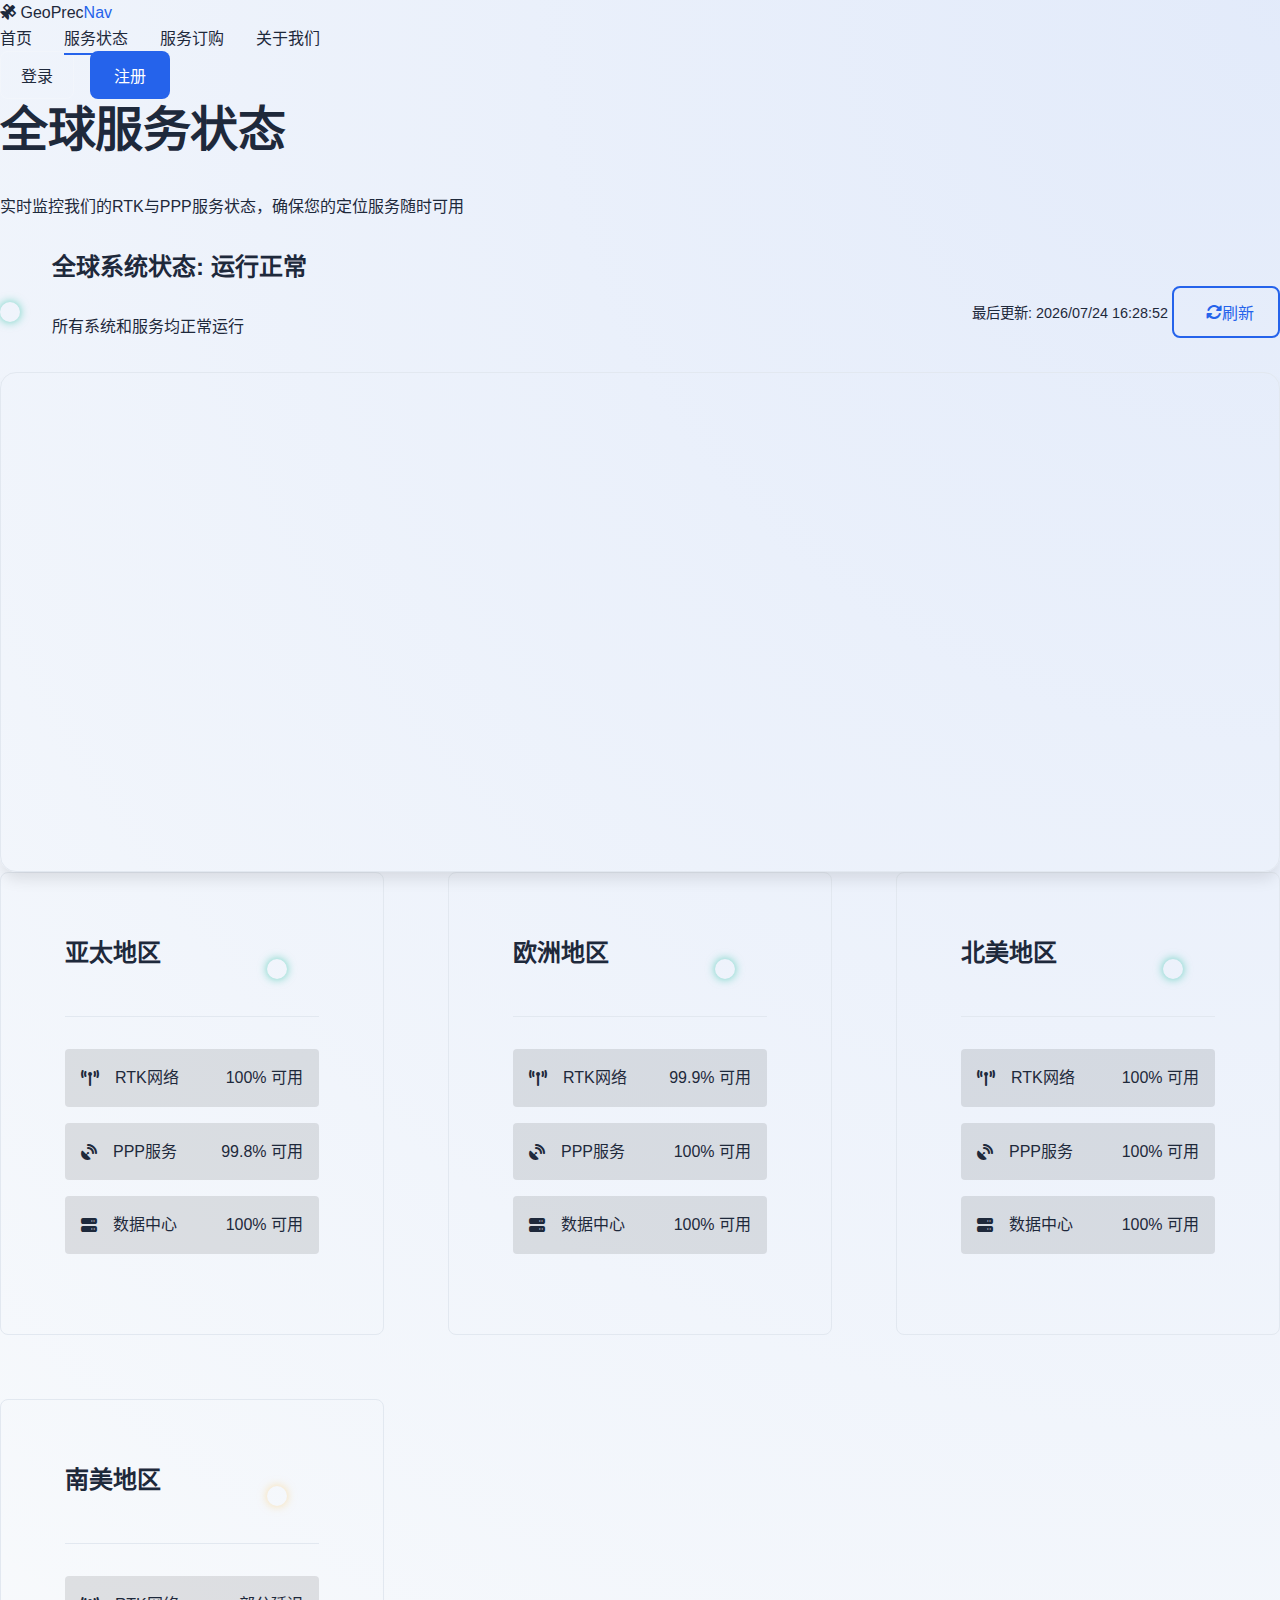
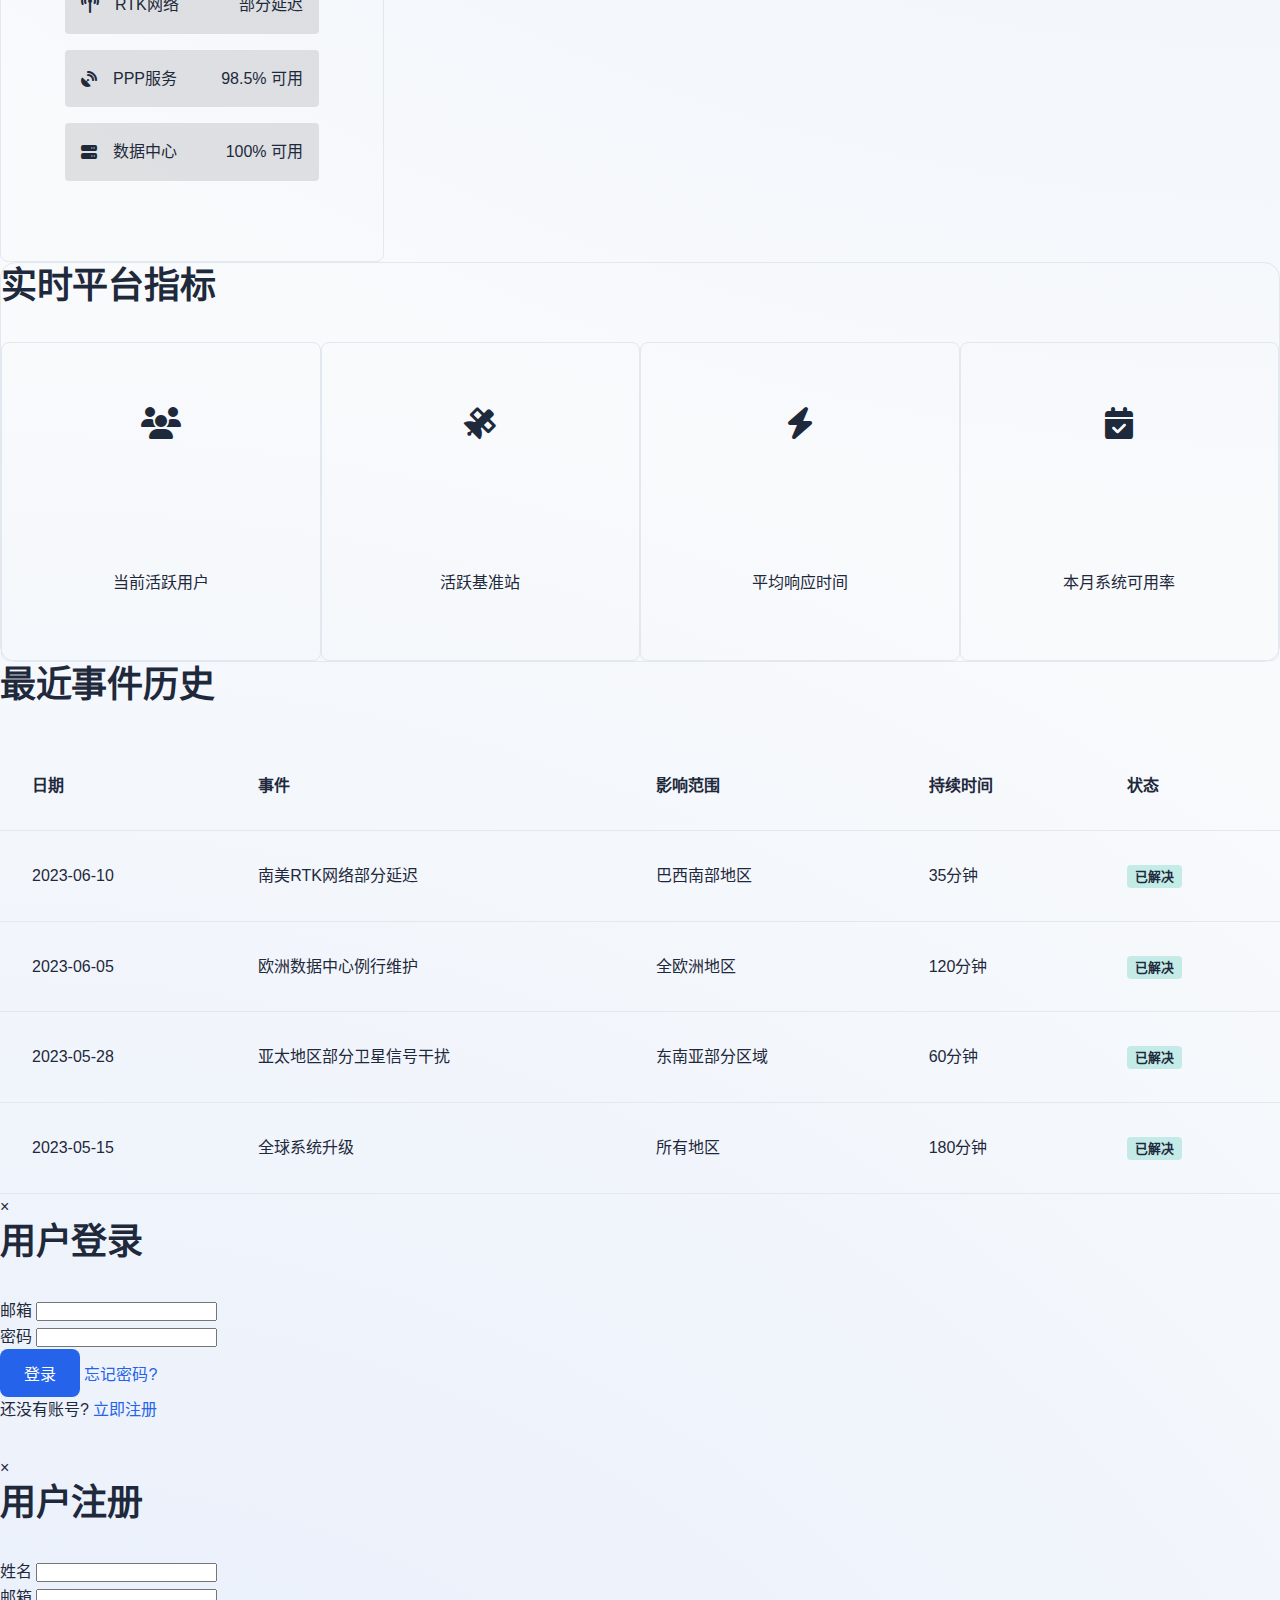
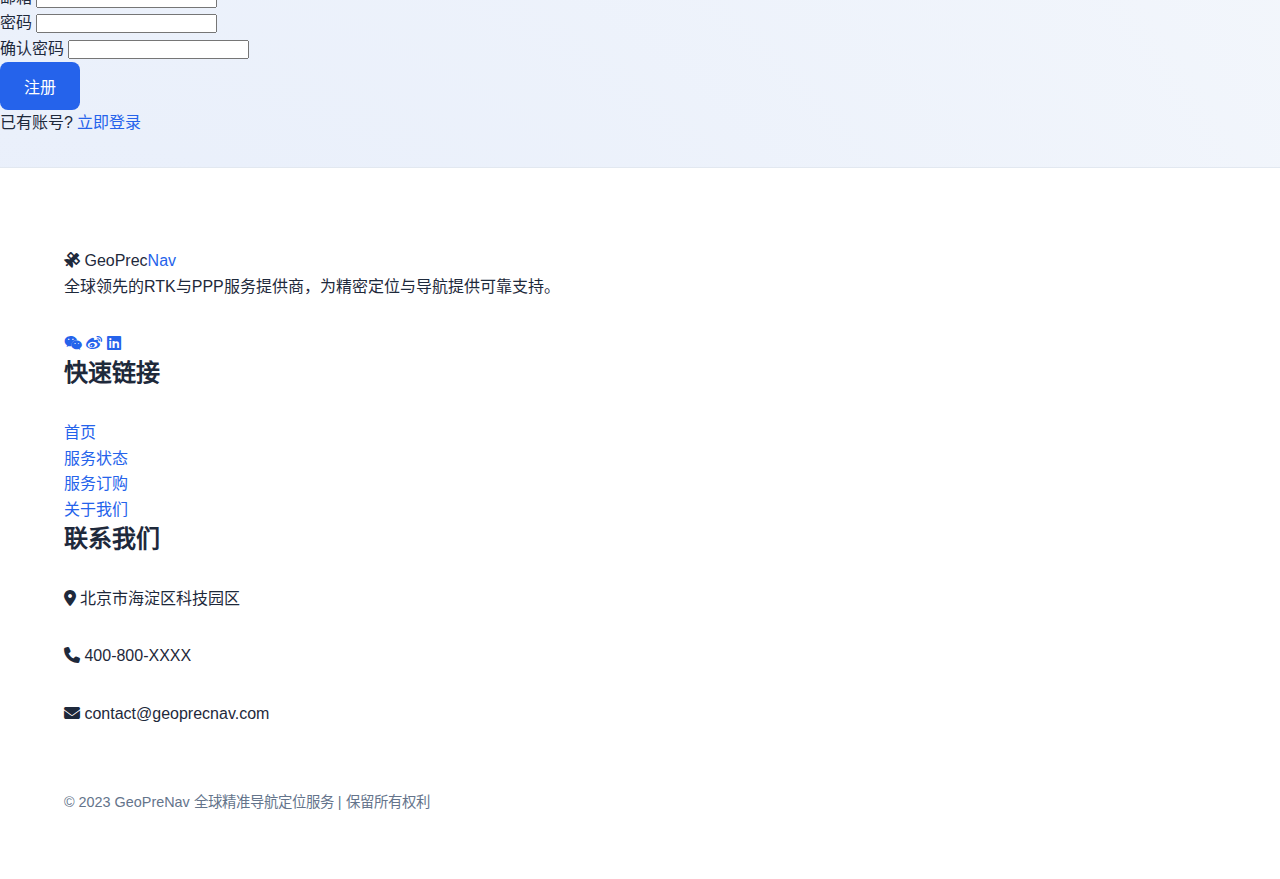
==== service-status.html @ 458abd50 "修改暗色调" ====
<!DOCTYPE html>
<html lang="zh-CN">
<head>
    <meta charset="UTF-8">
    <meta name="viewport" content="width=device-width, initial-scale=1.0">
    <title>服务状态 | 全球导航定位服务平台</title>
    <link rel="stylesheet" href="styles.css">
    <!-- 引入字体图标库 -->
    <link rel="stylesheet" href="https://cdnjs.cloudflare.com/ajax/libs/font-awesome/6.4.0/css/all.min.css">
    <style>
        /* 服务状态页面特定样式 */
        .status-header {
            background-color: var(--dark-surface);
            padding: var(--spacing-xl);
            border-radius: var(--border-radius-lg);
            margin-bottom: var(--spacing-xl);
            display: flex;
            justify-content: space-between;
            align-items: center;
        }
        
        .global-status {
            display: flex;
            align-items: center;
        }
        
        .status-indicator {
            width: 20px;
            height: 20px;
            border-radius: 50%;
            margin-right: var(--spacing-md);
        }
        
        .status-indicator.green {
            background-color: var(--success);
            box-shadow: 0 0 10px rgba(0, 184, 148, 0.6);
        }
        
        .status-indicator.yellow {
            background-color: var(--warning);
            box-shadow: 0 0 10px rgba(253, 203, 110, 0.6);
        }
        
        .status-indicator.red {
            background-color: var(--error);
            box-shadow: 0 0 10px rgba(231, 76, 60, 0.6);
        }
        
        .last-update {
            color: var(--medium-text);
            font-size: 0.9rem;
        }
        
        .service-map {
            height: 500px;
            background-color: var(--dark-bg);
            border-radius: var(--border-radius-lg);
            position: relative;
            overflow: hidden;
            margin-bottom: var(--spacing-xl);
            box-shadow: var(--shadow-lg);
            border: 1px solid var(--border-color);
        }
        
        .map-overlay {
            position: absolute;
            top: 0;
            left: 0;
            width: 100%;
            height: 100%;
            background-image: url('https://i.imgur.com/6cZKx5J.png');
            background-size: cover;
            opacity: 0.6;
        }
        
        .status-grid {
            display: grid;
            grid-template-columns: repeat(auto-fill, minmax(300px, 1fr));
            gap: var(--spacing-lg);
        }
        
        .region-status {
            background-color: var(--dark-surface);
            border-radius: var(--border-radius-md);
            padding: var(--spacing-lg);
            border: 1px solid var(--border-color);
        }
        
        .region-header {
            display: flex;
            justify-content: space-between;
            align-items: center;
            margin-bottom: var(--spacing-md);
            padding-bottom: var(--spacing-sm);
            border-bottom: 1px solid var(--border-color);
        }
        
        .service-list {
            margin-top: var(--spacing-md);
        }
        
        .service-item {
            display: flex;
            justify-content: space-between;
            align-items: center;
            margin-bottom: var(--spacing-sm);
            padding: var(--spacing-sm);
            border-radius: var(--border-radius-sm);
            background-color: rgba(0, 0, 0, 0.1);
        }
        
        .service-name {
            display: flex;
            align-items: center;
        }
        
        .service-icon {
            margin-right: var(--spacing-sm);
            color: var(--tech-cyan);
        }
        
        .live-metrics {
            background-color: var(--dark-surface);
            border-radius: var(--border-radius-lg);
            padding: var(--spacing-xl);
            margin-top: var(--spacing-xxl);
            border: 1px solid var(--border-color);
        }
        
        .metrics-grid {
            display: grid;
            grid-template-columns: repeat(auto-fit, minmax(250px, 1fr));
            gap: var(--spacing-xl);
            margin-top: var(--spacing-xl);
        }
        
        .metric-card {
            background-color: var(--dark-bg);
            border-radius: var(--border-radius-md);
            padding: var(--spacing-lg);
            text-align: center;
            border: 1px solid var(--border-color);
        }
        
        .metric-value {
            font-size: 2.5rem;
            font-weight: 700;
            margin: var(--spacing-md) 0;
            background: linear-gradient(90deg, var(--light-text), var(--tech-cyan));
            -webkit-background-clip: text;
            background-clip: text;
            color: transparent;
        }
        
        .metric-label {
            color: var(--medium-text);
            font-size: 1rem;
        }
        
        .incident-history {
            margin-top: var(--spacing-xxl);
        }
        
        .incidents-table {
            width: 100%;
            border-collapse: collapse;
            margin-top: var(--spacing-xl);
        }
        
        .incidents-table th,
        .incidents-table td {
            padding: var(--spacing-md);
            text-align: left;
            border-bottom: 1px solid var(--border-color);
        }
        
        .incidents-table th {
            color: var(--light-text);
            font-weight: 600;
            background-color: var(--dark-surface);
        }
        
        .incidents-table tr:hover {
            background-color: rgba(255, 255, 255, 0.03);
        }
        
        .incident-status {
            padding: 4px 8px;
            border-radius: var(--border-radius-sm);
            font-size: 0.8rem;
            font-weight: 600;
        }
        
        .incident-status.resolved {
            background-color: rgba(0, 184, 148, 0.2);
            color: var(--success);
        }
        
        .incident-status.monitoring {
            background-color: rgba(253, 203, 110, 0.2);
            color: var(--warning);
        }
        
        .incident-status.investigating {
            background-color: rgba(231, 76, 60, 0.2);
            color: var(--error);
        }
    </style>
</head>
<body>
    <!-- 导航栏 -->
    <nav class="nav-container">
        <div class="logo">
            <span class="logo-icon"><i class="fas fa-satellite"></i></span>
            <span class="logo-text">GeoPrec<span class="highlight">Nav</span></span>
        </div>
        <ul class="nav-links">
            <li><a href="index.html">首页</a></li>
            <li><a href="service-status.html" class="active">服务状态</a></li>
            <li><a href="service-order.html">服务订购</a></li>
            <li><a href="about.html">关于我们</a></li>
        </ul>
        <div class="auth-buttons">
            <button class="btn btn-login">登录</button>
            <button class="btn btn-register">注册</button>
        </div>
    </nav>

    <section class="container">
        <h1>全球服务状态</h1>
        <p class="subtitle">实时监控我们的RTK与PPP服务状态，确保您的定位服务随时可用</p>
        
        <div class="status-header">
            <div class="global-status">
                <div class="status-indicator green" id="global-status-indicator"></div>
                <div>
                    <h3>全球系统状态: <span id="global-status-text">运行正常</span></h3>
                    <p>所有系统和服务均正常运行</p>
                </div>
            </div>
            <div class="last-update">
                最后更新: <span id="last-update-time">2023-06-15 14:30:25</span>
                <button class="btn btn-outline refresh-btn" id="refresh-btn"><i class="fas fa-sync-alt"></i> 刷新</button>
            </div>
        </div>
        
        <div class="service-map">
            <div class="map-overlay"></div>
            <div class="station-indicators" id="map-stations">
                <!-- 站点指示器将通过JavaScript动态生成 -->
            </div>
        </div>
        
        <div class="status-grid">
            <div class="region-status">
                <div class="region-header">
                    <h3>亚太地区</h3>
                    <div class="status-indicator green"></div>
                </div>
                <div class="service-list">
                    <div class="service-item">
                        <div class="service-name">
                            <i class="fas fa-broadcast-tower service-icon"></i>
                            RTK网络
                        </div>
                        <span class="status-badge optimal">100% 可用</span>
                    </div>
                    <div class="service-item">
                        <div class="service-name">
                            <i class="fas fa-satellite-dish service-icon"></i>
                            PPP服务
                        </div>
                        <span class="status-badge optimal">99.8% 可用</span>
                    </div>
                    <div class="service-item">
                        <div class="service-name">
                            <i class="fas fa-server service-icon"></i>
                            数据中心
                        </div>
                        <span class="status-badge optimal">100% 可用</span>
                    </div>
                </div>
            </div>
            
            <div class="region-status">
                <div class="region-header">
                    <h3>欧洲地区</h3>
                    <div class="status-indicator green"></div>
                </div>
                <div class="service-list">
                    <div class="service-item">
                        <div class="service-name">
                            <i class="fas fa-broadcast-tower service-icon"></i>
                            RTK网络
                        </div>
                        <span class="status-badge optimal">99.9% 可用</span>
                    </div>
                    <div class="service-item">
                        <div class="service-name">
                            <i class="fas fa-satellite-dish service-icon"></i>
                            PPP服务
                        </div>
                        <span class="status-badge optimal">100% 可用</span>
                    </div>
                    <div class="service-item">
                        <div class="service-name">
                            <i class="fas fa-server service-icon"></i>
                            数据中心
                        </div>
                        <span class="status-badge optimal">100% 可用</span>
                    </div>
                </div>
            </div>
            
            <div class="region-status">
                <div class="region-header">
                    <h3>北美地区</h3>
                    <div class="status-indicator green"></div>
                </div>
                <div class="service-list">
                    <div class="service-item">
                        <div class="service-name">
                            <i class="fas fa-broadcast-tower service-icon"></i>
                            RTK网络
                        </div>
                        <span class="status-badge optimal">100% 可用</span>
                    </div>
                    <div class="service-item">
                        <div class="service-name">
                            <i class="fas fa-satellite-dish service-icon"></i>
                            PPP服务
                        </div>
                        <span class="status-badge optimal">100% 可用</span>
                    </div>
                    <div class="service-item">
                        <div class="service-name">
                            <i class="fas fa-server service-icon"></i>
                            数据中心
                        </div>
                        <span class="status-badge optimal">100% 可用</span>
                    </div>
                </div>
            </div>
            
            <div class="region-status">
                <div class="region-header">
                    <h3>南美地区</h3>
                    <div class="status-indicator yellow"></div>
                </div>
                <div class="service-list">
                    <div class="service-item">
                        <div class="service-name">
                            <i class="fas fa-broadcast-tower service-icon"></i>
                            RTK网络
                        </div>
                        <span class="status-badge warning">部分延迟</span>
                    </div>
                    <div class="service-item">
                        <div class="service-name">
                            <i class="fas fa-satellite-dish service-icon"></i>
                            PPP服务
                        </div>
                        <span class="status-badge optimal">98.5% 可用</span>
                    </div>
                    <div class="service-item">
                        <div class="service-name">
                            <i class="fas fa-server service-icon"></i>
                            数据中心
                        </div>
                        <span class="status-badge optimal">100% 可用</span>
                    </div>
                </div>
            </div>
        </div>
        
        <div class="live-metrics">
            <h2 class="section-title">实时平台指标</h2>
            <div class="metrics-grid">
                <div class="metric-card">
                    <i class="fas fa-users" style="font-size: 2rem; color: var(--tech-cyan);"></i>
                    <div class="metric-value" id="active-users">8,426</div>
                    <div class="metric-label">当前活跃用户</div>
                </div>
                
                <div class="metric-card">
                    <i class="fas fa-satellite" style="font-size: 2rem; color: var(--tech-cyan);"></i>
                    <div class="metric-value" id="active-stations">5,283</div>
                    <div class="metric-label">活跃基准站</div>
                </div>
                
                <div class="metric-card">
                    <i class="fas fa-bolt" style="font-size: 2rem; color: var(--tech-cyan);"></i>
                    <div class="metric-value" id="response-time">0.14s</div>
                    <div class="metric-label">平均响应时间</div>
                </div>
                
                <div class="metric-card">
                    <i class="fas fa-calendar-check" style="font-size: 2rem; color: var(--tech-cyan);"></i>
                    <div class="metric-value" id="uptime">99.98%</div>
                    <div class="metric-label">本月系统可用率</div>
                </div>
            </div>
        </div>
        
        <div class="incident-history">
            <h2 class="section-title">最近事件历史</h2>
            <table class="incidents-table">
                <thead>
                    <tr>
                        <th>日期</th>
                        <th>事件</th>
                        <th>影响范围</th>
                        <th>持续时间</th>
                        <th>状态</th>
                    </tr>
                </thead>
                <tbody>
                    <tr>
                        <td>2023-06-10</td>
                        <td>南美RTK网络部分延迟</td>
                        <td>巴西南部地区</td>
                        <td>35分钟</td>
                        <td><span class="incident-status resolved">已解决</span></td>
                    </tr>
                    <tr>
                        <td>2023-06-05</td>
                        <td>欧洲数据中心例行维护</td>
                        <td>全欧洲地区</td>
                        <td>120分钟</td>
                        <td><span class="incident-status resolved">已解决</span></td>
                    </tr>
                    <tr>
                        <td>2023-05-28</td>
                        <td>亚太地区部分卫星信号干扰</td>
                        <td>东南亚部分区域</td>
                        <td>60分钟</td>
                        <td><span class="incident-status resolved">已解决</span></td>
                    </tr>
                    <tr>
                        <td>2023-05-15</td>
                        <td>全球系统升级</td>
                        <td>所有地区</td>
                        <td>180分钟</td>
                        <td><span class="incident-status resolved">已解决</span></td>
                    </tr>
                </tbody>
            </table>
        </div>
    </section>

    <!-- 登录注册弹窗 (同首页) -->
    <div class="modal" id="login-modal">
        <div class="modal-content">
            <span class="close-btn">&times;</span>
            <div class="auth-form">
                <h2>用户登录</h2>
                <form id="login-form">
                    <div class="form-group">
                        <label for="email">邮箱</label>
                        <input type="email" id="email" required>
                    </div>
                    <div class="form-group">
                        <label for="password">密码</label>
                        <input type="password" id="password" required>
                    </div>
                    <div class="form-actions">
                        <button type="submit" class="btn btn-primary">登录</button>
                        <a href="#" class="forgot-password">忘记密码?</a>
                    </div>
                </form>
                <div class="form-footer">
                    <p>还没有账号? <a href="#" id="switch-to-register">立即注册</a></p>
                </div>
            </div>
        </div>
    </div>

    <div class="modal" id="register-modal">
        <div class="modal-content">
            <span class="close-btn">&times;</span>
            <div class="auth-form">
                <h2>用户注册</h2>
                <form id="register-form">
                    <div class="form-group">
                        <label for="reg-name">姓名</label>
                        <input type="text" id="reg-name" required>
                    </div>
                    <div class="form-group">
                        <label for="reg-email">邮箱</label>
                        <input type="email" id="reg-email" required>
                    </div>
                    <div class="form-group">
                        <label for="reg-password">密码</label>
                        <input type="password" id="reg-password" required>
                    </div>
                    <div class="form-group">
                        <label for="reg-password-confirm">确认密码</label>
                        <input type="password" id="reg-password-confirm" required>
                    </div>
                    <div class="form-actions">
                        <button type="submit" class="btn btn-primary">注册</button>
                    </div>
                </form>
                <div class="form-footer">
                    <p>已有账号? <a href="#" id="switch-to-login">立即登录</a></p>
                </div>
            </div>
        </div>
    </div>

    <!-- 页脚 -->
    <footer class="footer">
        <div class="footer-content">
            <div class="footer-section">
                <div class="logo">
                    <span class="logo-icon"><i class="fas fa-satellite"></i></span>
                    <span class="logo-text">GeoPrec<span class="highlight">Nav</span></span>
                </div>
                <p>全球领先的RTK与PPP服务提供商，为精密定位与导航提供可靠支持。</p>
                <div class="social-icons">
                    <a href="#"><i class="fab fa-weixin"></i></a>
                    <a href="#"><i class="fab fa-weibo"></i></a>
                    <a href="#"><i class="fab fa-linkedin"></i></a>
                </div>
            </div>
            <div class="footer-section">
                <h3>快速链接</h3>
                <ul>
                    <li><a href="index.html">首页</a></li>
                    <li><a href="service-status.html">服务状态</a></li>
                    <li><a href="service-order.html">服务订购</a></li>
                    <li><a href="about.html">关于我们</a></li>
                </ul>
            </div>
            <div class="footer-section">
                <h3>联系我们</h3>
                <p><i class="fas fa-map-marker-alt"></i> 北京市海淀区科技园区</p>
                <p><i class="fas fa-phone"></i> 400-800-XXXX</p>
                <p><i class="fas fa-envelope"></i> contact@geoprecnav.com</p>
            </div>
        </div>
        <div class="footer-bottom">
            <p>&copy; 2023 GeoPreNav 全球精准导航定位服务 | 保留所有权利</p>
        </div>
    </footer>

    <script src="scripts.js"></script>
    <script>
        // 服务状态页面特定的JavaScript
        document.addEventListener('DOMContentLoaded', function() {
            // 更新时间
            function updateTime() {
                const now = new Date();
                const options = { 
                    year: 'numeric', 
                    month: '2-digit', 
                    day: '2-digit', 
                    hour: '2-digit', 
                    minute: '2-digit', 
                    second: '2-digit' 
                };
                document.getElementById('last-update-time').textContent = now.toLocaleString('zh-CN', options);
            }
            
            // 初始更新时间
            updateTime();
            
            // 刷新按钮功能
            document.getElementById('refresh-btn').addEventListener('click', function() {
                // 模拟加载效果
                this.disabled = true;
                this.innerHTML = '<i class="fas fa-spinner fa-spin"></i> 更新中...';
                
                // 模拟刷新延迟
                setTimeout(() => {
                    updateTime();
                    updateMetrics();
                    this.disabled = false;
                    this.innerHTML = '<i class="fas fa-sync-alt"></i> 刷新';
                }, 1500);
            });
            
            // 模拟实时指标更新
            function updateMetrics() {
                // 活跃用户数 - 随机波动
                const userBase = 8000;
                const userVariation = Math.floor(Math.random() * 1000);
                document.getElementById('active-users').textContent = (userBase + userVariation).toLocaleString();
                
                // 活跃基准站 - 基本固定但有小幅波动
                const stationBase = 5200;
                const stationVariation = Math.floor(Math.random() * 100);
                document.getElementById('active-stations').textContent = (stationBase + stationVariation).toLocaleString();
                
                // 响应时间 - 小数点后两位的随机数，偏好较小值
                const responseTime = (0.1 + Math.random() * 0.1).toFixed(2);
                document.getElementById('response-time').textContent = responseTime + 's';
                
                // 可用率 - 高可用性，但有小幅波动
                const uptime = (99.95 + Math.random() * 0.05).toFixed(2);
                document.getElementById('uptime').textContent = uptime + '%';
            }
            
            // 每30秒自动更新一次指标
            setInterval(updateMetrics, 30000);
            
            // 初始更新指标
            updateMetrics();
            
            // 在地图上创建随机站点指示器 - 比首页更多更密集
            const mapStations = document.getElementById('map-stations');
            
            if (mapStations) {
                // 创建150个随机分布的站点指示器
                for (let i = 0; i < 150; i++) {
                    createMapStation();
                }
            }
            
            function createMapStation() {
                const station = document.createElement('div');
                
                // 设置随机位置
                const left = Math.random() * 100;
                const top = Math.random() * 100;
                
                // 设置随机闪烁频率
                const animationDuration = 1.5 + Math.random() * 3;
                
                // 90%是正常站点（蓝色），10%是警告站点（黄色）
                const isNormal = Math.random() > 0.1;
                const color = isNormal ? 'var(--tech-cyan)' : 'var(--warning)';
                
                // 设置站点样式
                station.style.cssText = `
                    position: absolute;
                    left: ${left}%;
                    top: ${top}%;
                    width: 6px;
                    height: 6px;
                    background-color: ${color};
                    border-radius: 50%;
                    box-shadow: 0 0 5px ${color}, 0 0 10px ${color};
                    opacity: 0.8;
                    animation: pulse-station ${animationDuration}s infinite alternate;
                `;
                
                mapStations.appendChild(station);
            }
        });
    </script>
</body>
</html>
---- styles.css ----
/* 全局重置和基础样式 */
* {
    margin: 0;
    padding: 0;
    box-sizing: border-box;
    font-family: 'Roboto', 'SF Pro Text', 'SF Pro Icons', 'PingFang SC', 'Helvetica Neue', 'Helvetica', 'Arial', sans-serif;
}

:root {
    /* 主要颜色方案 - 科技蓝色系 */
    --primary-color: #2563eb;      /* 主色调 - 明亮的蓝色 */
    --primary-light: #60a5fa;      /* 浅蓝色 */
    --primary-dark: #1e3a8a;       /* 深蓝色 */
    
    /* 背景与文本颜色 - 明亮主题 */
    --bg-primary: #f8fafc;         /* 主背景色 - 浅灰蓝 */
    --bg-secondary: #ffffff;       /* 次要背景色 - 纯白 */
    --text-primary: #1e293b;       /* 主要文本 - 深灰蓝 */
    --text-secondary: #64748b;     /* 次要文本 - 中灰 */
    
    /* 状态指示颜色 */
    --status-success: #22c55e;     /* 成功状态 */
    --status-warning: #f59e0b;     /* 警告状态 */
    --status-error: #ef4444;       /* 错误状态 */
    
    /* 边框和阴影 */
    --border-color: #e2e8f0;       /* 边框颜色 */
    --shadow-sm: 0 1px 2px rgba(0, 0, 0, 0.05);
    --shadow-md: 0 4px 6px -1px rgba(0, 0, 0, 0.1);
    --shadow-lg: 0 10px 15px -3px rgba(0, 0, 0, 0.1);
    
    /* 间距 */
    --spacing-xs: 0.5rem;
    --spacing-sm: 1rem;
    --spacing-md: 2rem;
    --spacing-lg: 4rem;
    
    /* 圆角 */
    --radius-sm: 0.375rem;
    --radius-md: 0.5rem;
    --radius-lg: 1rem;

    /* 字体 */
    --font-main: 'PingFang SC', 'Helvetica Neue', Arial, sans-serif;
    --font-heading: 'PingFang SC', 'Helvetica Neue', Arial, sans-serif;
    
    /* 状态指示颜色 */
    --color-excellent: #00e676;
    --color-good: #00bcd4;
    --color-average: #ffab00;
    --color-poor: #ff5252;

    /* 边框 */
    --border-radius-sm: 4px;
    --border-radius-md: 8px;
    --border-radius-lg: 16px;
    --border-radius-xl: 24px;
}

html {
    font-size: 16px;
    scroll-behavior: smooth;
}

body {
    font-family: var(--font-main);
    background: var(--bg-primary);
    color: var(--text-primary);
    line-height: 1.6;
    overflow-x: hidden;
    background-image: 
        radial-gradient(circle at 100% 0%, rgba(37, 99, 235, 0.1) 0%, transparent 50%),
        radial-gradient(circle at 0% 100%, rgba(37, 99, 235, 0.1) 0%, transparent 50%);
    min-height: 100vh;
}

h1, h2, h3, h4, h5, h6 {
    font-family: var(--font-heading);
    font-weight: 600;
    line-height: 1.3;
    margin-bottom: var(--spacing-md);
}

h1 {
    font-size: 3rem;
    letter-spacing: -0.5px;
}

h2 {
    font-size: 2.25rem;
    letter-spacing: -0.3px;
}

h3 {
    font-size: 1.5rem;
}

h4 {
    font-size: 1.25rem;
}

p {
    margin-bottom: var(--spacing-md);
}

a {
    color: var(--primary-color);
    text-decoration: none;
    transition: color 0.3s ease;
}

a:hover {
    color: var(--primary-dark);
}

img {
    max-width: 100%;
    height: auto;
}

ul {
    list-style: none;
}

/* 按钮样式 */
.btn {
    display: inline-flex;
    align-items: center;
    justify-content: center;
    padding: 0.75rem 1.5rem;
    border-radius: var(--radius-md);
    font-weight: 500;
    cursor: pointer;
    transition: all 0.3s ease;
    font-size: 1rem;
    border: none;
    outline: none;
    background: var(--primary-color);
    color: white;
}

.btn:hover {
    background: var(--primary-dark);
    transform: translateY(-2px);
}

.btn i {
    margin-left: 0.5rem;
}

.btn-outline {
    background: transparent;
    border: 2px solid var(--primary-color);
    color: var(--primary-color);
}

.btn-outline:hover {
    background: var(--primary-color);
    color: white;
}

.btn-outline-primary {
    background: transparent;
    color: var(--primary-color);
    border: 1px solid var(--primary-color);
}

.btn-outline-primary:hover {
    background: var(--primary-color);
    color: white;
}

.btn-cta {
    background: linear-gradient(135deg, var(--primary-color), var(--primary-dark));
    color: white;
    padding: 1rem 2rem;
    font-size: 1.1rem;
    box-shadow: 0 8px 20px rgba(0, 98, 255, 0.4);
}

.btn-cta:hover {
    box-shadow: 0 12px 28px rgba(0, 98, 255, 0.5);
    transform: translateY(-3px);
}

.btn-login {
    background: transparent;
    color: var(--text-primary);
    border: 1px solid rgba(255, 255, 255, 0.2);
    padding: 0.5rem 1.25rem;
}

.btn-login:hover {
    background: rgba(255, 255, 255, 0.1);
}

.btn-signup {
    background: var(--primary-color);
    color: white;
    padding: 0.5rem 1.25rem;
}

.btn-signup:hover {
    background: var(--primary-dark);
}

/* 导航样式 */
header {
    position: fixed;
    top: 0;
    left: 0;
    width: 100%;
    z-index: 1000;
    backdrop-filter: blur(10px);
    -webkit-backdrop-filter: blur(10px);
    background: rgba(255, 255, 255, 0.95);
    border-bottom: 1px solid var(--border-color);
}

.main-nav {
    display: flex;
    justify-content: space-between;
    align-items: center;
    padding: 1rem 5%;
    max-width: 1400px;
    margin: 0 auto;
}

.logo h1 {
    font-size: 1.5rem;
    margin: 0;
    letter-spacing: -0.5px;
    color: var(--primary-dark);
}

.highlight {
    color: var(--primary-color);
}

.nav-links {
    display: flex;
    gap: 2rem;
}

.nav-links a {
    color: var(--text-primary);
    position: relative;
    padding: 0.5rem 0;
}

.nav-links a::after {
    content: '';
    position: absolute;
    bottom: 0;
    left: 0;
    width: 0;
    height: 2px;
    background: var(--primary-color);
    transition: width 0.3s ease;
}

.nav-links a:hover::after,
.nav-links a.active::after {
    width: 100%;
}

.auth-buttons {
    display: flex;
    gap: 1rem;
}

.menu-toggle {
    display: none;
    font-size: 1.5rem;
    cursor: pointer;
}

/* 英雄区域样式 */
.hero {
    display: flex;
    align-items: center;
    min-height: 100vh;
    padding: 8rem 5% 5rem;
    position: relative;
    max-width: 1400px;
    margin: 0 auto;
    background: linear-gradient(135deg, rgba(255, 255, 255, 0.9), rgba(255, 255, 255, 0.7));
    border: 1px solid var(--border-color);
}

.hero-content {
    flex: 1;
    max-width: 600px;
}

.hero-content h1 {
    font-size: 3.5rem;
    margin-bottom: 1.5rem;
    line-height: 1.2;
    background: linear-gradient(135deg, #ffffff, #a1a9bc);
    -webkit-background-clip: text;
    background-clip: text;
    color: var(--primary-dark);
}

.hero-content p {
    font-size: 1.2rem;
    color: var(--text-secondary);
    margin-bottom: 2.5rem;
    max-width: 90%;
}

.hero-buttons {
    display: flex;
    gap: 1rem;
}

.hero-image {
    flex: 1;
    display: flex;
    justify-content: center;
    align-items: center;
}

.globe-container {
    position: relative;
    width: 400px;
    height: 400px;
}

.globe-animation {
    position: absolute;
    width: 100%;
    height: 100%;
    border-radius: 50%;
    background: radial-gradient(circle at center, rgba(0, 98, 255, 0.1) 0%, transparent 70%);
    box-shadow: 0 0 80px rgba(0, 98, 255, 0.2);
    background-image: url('data:image/svg+xml;utf8,<svg xmlns="http://www.w3.org/2000/svg" width="400" height="400" viewBox="0 0 400 400"><circle cx="200" cy="200" r="198" fill="none" stroke="rgba(0,96,255,0.2)" stroke-width="0.5" stroke-dasharray="3,3"/><circle cx="200" cy="200" r="150" fill="none" stroke="rgba(0,96,255,0.3)" stroke-width="0.5" stroke-dasharray="3,3"/><circle cx="200" cy="200" r="100" fill="none" stroke="rgba(0,96,255,0.4)" stroke-width="0.5" stroke-dasharray="3,3"/></svg>');
    animation: globeRotate 60s linear infinite;
}

@keyframes globeRotate {
    0% {
        transform: rotate(0deg);
    }
    100% {
        transform: rotate(360deg);
    }
}

.pulse-circles span {
    position: absolute;
    border-radius: 50%;
    border: 2px solid var(--primary-color);
    animation: pulse 3s linear infinite;
}

.pulse-circles span:nth-child(1) {
    width: 100%;
    height: 100%;
    animation-delay: 0s;
}

.pulse-circles span:nth-child(2) {
    width: 80%;
    height: 80%;
    top: 10%;
    left: 10%;
    animation-delay: 1s;
    border-color: var(--primary-dark);
}

.pulse-circles span:nth-child(3) {
    width: 60%;
    height: 60%;
    top: 20%;
    left: 20%;
    animation-delay: 2s;
    border-color: var(--primary-dark);
}

@keyframes pulse {
    0% {
        transform: scale(0.5);
        opacity: 1;
    }
    100% {
        transform: scale(1.2);
        opacity: 0;
    }
}

/* 服务状态预览 */
.status-preview {
    padding: 5rem 5%;
    text-align: center;
    max-width: 1400px;
    margin: 0 auto;
}

.section-header {
    text-align: center;
    margin-bottom: 3rem;
}

.section-header h2 {
    position: relative;
    display: inline-block;
    margin-bottom: 1rem;
}

.section-header h2::after {
    content: '';
    position: absolute;
    bottom: -10px;
    left: 50%;
    transform: translateX(-50%);
    width: 60px;
    height: 3px;
    background: var(--primary-color);
}

.section-header p {
    color: var(--text-secondary);
    font-size: 1.1rem;
}

.status-map {
    display: flex;
    flex-direction: column;
    gap: 2rem;
    margin-bottom: 2rem;
}

.map-container {
    position: relative;
    height: 400px;
    background-image: url('data:image/svg+xml;utf8,<svg xmlns="http://www.w3.org/2000/svg" width="1000" height="500" viewBox="0 0 1000 500"><path d="M50,250 Q250,100 500,250 T950,250" fill="none" stroke="rgba(0,96,255,0.3)" stroke-width="0.5"/><path d="M50,150 Q250,300 500,150 T950,150" fill="none" stroke="rgba(0,96,255,0.3)" stroke-width="0.5"/><path d="M50,350 Q250,200 500,350 T950,350" fill="none" stroke="rgba(0,96,255,0.3)" stroke-width="0.5"/></svg>');
    background-size: cover;
    background-position: center;
    border-radius: var(--border-radius-lg);
    border: 1px solid rgba(255, 255, 255, 0.05);
    box-shadow: 0 10px 30px rgba(0, 0, 0, 0.2);
    overflow: hidden;
}

.status-point {
    position: absolute;
    width: 12px;
    height: 12px;
    border-radius: 50%;
    cursor: pointer;
    animation: pulse-point 2s infinite;
}

.status-point[data-status="excellent"] {
    background-color: var(--color-excellent);
    box-shadow: 0 0 10px var(--color-excellent);
}

.status-point[data-status="good"] {
    background-color: var(--color-good);
    box-shadow: 0 0 10px var(--color-good);
}

.status-point[data-status="average"] {
    background-color: var(--color-average);
    box-shadow: 0 0 10px var(--color-average);
}

.status-point[data-status="poor"] {
    background-color: var(--color-poor);
    box-shadow: 0 0 10px var(--color-poor);
}

@keyframes pulse-point {
    0% {
        transform: scale(1);
        opacity: 1;
    }
    50% {
        transform: scale(1.3);
        opacity: 0.7;
    }
    100% {
        transform: scale(1);
        opacity: 1;
    }
}

.status-legend {
    display: flex;
    justify-content: center;
    gap: 2rem;
}

.legend-item {
    display: flex;
    align-items: center;
    gap: 0.5rem;
}

.status-dot {
    width: 10px;
    height: 10px;
    border-radius: 50%;
    display: inline-block;
}

.status-dot.excellent {
    background-color: var(--color-excellent);
}

.status-dot.good {
    background-color: var(--color-good);
}

.status-dot.average {
    background-color: var(--color-average);
}

.status-dot.poor {
    background-color: var(--color-poor);
}

/* 服务特点 */
.features {
    padding: 5rem 5%;
    background-color: var(--bg-secondary);
    position: relative;
    overflow: hidden;
}

.features::before {
    content: '';
    position: absolute;
    top: 0;
    left: 0;
    width: 100%;
    height: 100%;
    background-image: 
        radial-gradient(circle at 10% 10%, rgba(0, 98, 255, 0.05) 0%, transparent 30%),
        radial-gradient(circle at 90% 90%, rgba(126, 87, 255, 0.05) 0%, transparent 30%);
    pointer-events: none;
}

.feature-cards {
    display: grid;
    grid-template-columns: repeat(auto-fit, minmax(250px, 1fr));
    gap: 2rem;
    max-width: 1400px;
    margin: 0 auto;
}

.feature-card {
    background: var(--bg-secondary);
    border-radius: var(--border-radius-lg);
    padding: 2rem;
    transition: transform 0.3s ease, box-shadow 0.3s ease;
    border: 1px solid var(--border-color);
    box-shadow: var(--shadow-md);
    text-align: center;
}

.feature-card:hover {
    transform: translateY(-10px);
}

.feature-icon {
    font-size: 2.5rem;
    color: var(--primary-color);
    margin-bottom: 1.5rem;
    height: 60px;
    width: 60px;
    display: flex;
    align-items: center;
    justify-content: center;
    margin: 0 auto 1.5rem;
    background: linear-gradient(135deg, rgba(0, 98, 255, 0.1), rgba(0, 229, 255, 0.1));
    border-radius: 50%;
    box-shadow: 0 5px 15px rgba(0, 98, 255, 0.2);
}

.feature-card h3 {
    margin-bottom: 1rem;
    font-size: 1.25rem;
    color: var(--primary-dark);
}

.feature-card p {
    color: var(--text-secondary);
    font-size: 0.95rem;
}

/* 服务方案 */
.pricing {
    padding: 5rem 5%;
    max-width: 1400px;
    margin: 0 auto;
}

.pricing-cards {
    display: grid;
    grid-template-columns: repeat(auto-fit, minmax(300px, 1fr));
    gap: 2rem;
    margin-top: 1rem;
}

.pricing-card {
    background: var(--bg-secondary);
    border-radius: var(--border-radius-lg);
    padding: 2.5rem 2rem;
    transition: transform 0.3s ease, box-shadow 0.3s ease;
    border: 1px solid var(--border-color);
    position: relative;
    overflow: hidden;
    text-align: center;
    box-shadow: var(--shadow-md);
}

.pricing-card.featured {
    border: 1px solid var(--primary-color);
    background: linear-gradient(135deg, rgba(0, 98, 255, 0.15), rgba(0, 0, 0, 0));
    transform: scale(1.05);
    z-index: 1;
    box-shadow: 0 15px 35px rgba(0, 0, 0, 0.3);
}

.pricing-card:hover {
    transform: translateY(-10px);
}

.pricing-card.featured:hover {
    transform: scale(1.05) translateY(-10px);
}

.popular-tag {
    position: absolute;
    top: 1rem;
    right: -2rem;
    background: var(--primary-color);
    color: white;
    padding: 0.25rem 2rem;
    transform: rotate(45deg);
    font-size: 0.8rem;
    font-weight: bold;
    box-shadow: 0 2px 5px rgba(0, 0, 0, 0.2);
}

.pricing-header {
    margin-bottom: 2rem;
    padding-bottom: 1.5rem;
    border-bottom: 1px solid rgba(255, 255, 255, 0.1);
}

.pricing-header h3 {
    margin-bottom: 1rem;
}

.price {
    font-size: 2.5rem;
    font-weight: 700;
    color: var(--primary-dark);
}

.price span {
    font-size: 1rem;
    color: var(--text-secondary);
    font-weight: normal;
}

.pricing-features {
    text-align: left;
    margin-bottom: 2rem;
}

.pricing-features li {
    margin-bottom: 1rem;
    padding-left: 1.5rem;
    position: relative;
}

.pricing-features li i {
    position: absolute;
    left: 0;
    top: 0.3rem;
}

.pricing-features li i.fa-check {
    color: var(--color-excellent);
}

.pricing-features li i.fa-times {
    color: var(--text-secondary);
}

.pricing-features li.disabled {
    color: var(--text-secondary);
}

/* 客户案例 */
.clients {
    padding: 5rem 5%;
    background-color: var(--bg-secondary);
    text-align: center;
}

.client-logos {
    display: grid;
    grid-template-columns: repeat(auto-fit, minmax(150px, 1fr));
    gap: 2rem;
    max-width: 1200px;
    margin: 0 auto;
    align-items: center;
}

.client-logo {
    height: 70px;
    background: var(--bg-secondary);
    border-radius: var(--border-radius-md);
    border: 1px solid var(--border-color);
    box-shadow: var(--shadow-sm);
    transition: all 0.3s ease;
}

.client-logo:hover {
    background-color: rgba(255, 255, 255, 0.1);
    transform: scale(1.05);
}

/* 注册预约 */
.cta {
    padding: 5rem 5%;
    background: linear-gradient(135deg, var(--primary-color), var(--primary-dark));
    border-top: 1px solid rgba(255, 255, 255, 0.05);
    border-bottom: 1px solid rgba(255, 255, 255, 0.05);
    text-align: center;
}

.cta-content {
    max-width: 800px;
    margin: 0 auto;
}

.cta h2 {
    font-size: 2.5rem;
    margin-bottom: 1rem;
    background: linear-gradient(135deg, #ffffff, #a1a9bc);
    -webkit-background-clip: text;
    background-clip: text;
    color: transparent;
}

.cta p {
    font-size: 1.2rem;
    color: var(--text-secondary);
    margin-bottom: 2rem;
}

/* 页脚 */
footer {
    background: var(--bg-secondary);
    padding: 5rem 5% 2rem;
    border-top: 1px solid var(--border-color);
}

.footer-container {
    display: grid;
    grid-template-columns: repeat(auto-fit, minmax(200px, 1fr));
    gap: 3rem;
    max-width: 1400px;
    margin: 0 auto 3rem;
}

.footer-column h3 {
    font-size: 1.5rem;
    margin-bottom: 1.5rem;
    color: var(--primary-dark);
}

.footer-column h4 {
    font-size: 1.1rem;
    margin-bottom: 1.2rem;
    color: var(--text-secondary);
}

.footer-column p {
    color: var(--text-secondary);
    margin-bottom: 1.5rem;
}

.social-links {
    display: flex;
    gap: 1rem;
}

.social-links a {
    display: flex;
    align-items: center;
    justify-content: center;
    width: 40px;
    height: 40px;
    border-radius: 50%;
    background: rgba(255, 255, 255, 0.05);
    color: var(--text-primary);
    transition: all 0.3s ease;
}

.social-links a:hover {
    background: var(--primary-color);
    transform: translateY(-3px);
}

.footer-column ul li {
    margin-bottom: 0.8rem;
}

.footer-column ul li a {
    color: var(--text-secondary);
    transition: all 0.3s ease;
}

.footer-column ul li a:hover {
    color: var(--primary-color);
    padding-left: 5px;
}

.footer-bottom {
    display: flex;
    justify-content: space-between;
    align-items: center;
    max-width: 1400px;
    margin: 0 auto;
    padding-top: 2rem;
    border-top: 1px solid rgba(255, 255, 255, 0.05);
    color: var(--text-secondary);
    font-size: 0.9rem;
}

.footer-links {
    display: flex;
    gap: 1.5rem;
}

.footer-links a {
    color: var(--text-secondary);
}

.footer-links a:hover {
    color: var(--primary-color);
}

/* 响应式设计 */
@media screen and (max-width: 1200px) {
    h1 {
        font-size: 2.5rem;
    }
    
    h2 {
        font-size: 2rem;
    }
    
    .hero-content h1 {
        font-size: 3rem;
    }
    
    .globe-container {
        width: 350px;
        height: 350px;
    }
}

@media screen and (max-width: 992px) {
    .hero {
        flex-direction: column;
        text-align: center;
        gap: 3rem;
        padding-top: 6rem;
    }
    
    .hero-content {
        max-width: 100%;
    }
    
    .hero-content p {
        max-width: 600px;
        margin: 0 auto 2rem;
    }
    
    .hero-buttons {
        justify-content: center;
    }
    
    .globe-container {
        width: 300px;
        height: 300px;
    }
    
    .pricing-card.featured {
        transform: scale(1);
    }
    
    .pricing-card.featured:hover {
        transform: translateY(-10px);
    }
}

@media screen and (max-width: 768px) {
    .nav-links, .auth-buttons {
        display: none;
    }
    
    .menu-toggle {
        display: block;
    }
    
    .footer-bottom {
        flex-direction: column;
        gap: 1rem;
        text-align: center;
    }
    
    .footer-links {
        justify-content: center;
        flex-wrap: wrap;
    }
    
    .globe-container {
        width: 250px;
        height: 250px;
    }
}

@media screen and (max-width: 576px) {
    h1 {
        font-size: 2rem;
    }
    
    h2 {
        font-size: 1.75rem;
    }
    
    .hero-content h1 {
        font-size: 2.5rem;
    }
    
    .hero-content p {
        font-size: 1rem;
    }
    
    .btn {
        padding: 0.5rem 1rem;
    }
    
    .section-header h2 {
        font-size: 1.75rem;
    }
    
    .globe-container {
        width: 200px;
        height: 200px;
    }
    
    .hero-buttons {
        flex-direction: column;
        gap: 1rem;
    }
    
    .status-legend {
        flex-wrap: wrap;
    }
}

/* 状态指示器样式 */
.status-indicator {
    width: 12px;
    height: 12px;
    border-radius: 50%;
    display: inline-block;
    margin-right: 8px;
}

.status-active {
    background: var(--status-success);
    box-shadow: 0 0 10px var(--status-success);
}

.status-warning {
    background: var(--status-warning);
    box-shadow: 0 0 10px var(--status-warning);
}

.status-error {
    background: var(--status-error);
    box-shadow: 0 0 10px var(--status-error);
}

/* 动画效果 */
@keyframes fadeIn {
    from { opacity: 0; transform: translateY(20px); }
    to { opacity: 1; transform: translateY(0); }
}

.animate-fade-in {
    animation: fadeIn 0.6s ease-out forwards;
}

/* 滚动条样式 */
::-webkit-scrollbar {
    width: 8px;
}

::-webkit-scrollbar-track {
    background: var(--bg-primary);
}

::-webkit-scrollbar-thumb {
    background: var(--primary-light);
    border-radius: 4px;
}

::-webkit-scrollbar-thumb:hover {
    background: var(--primary-color);
}
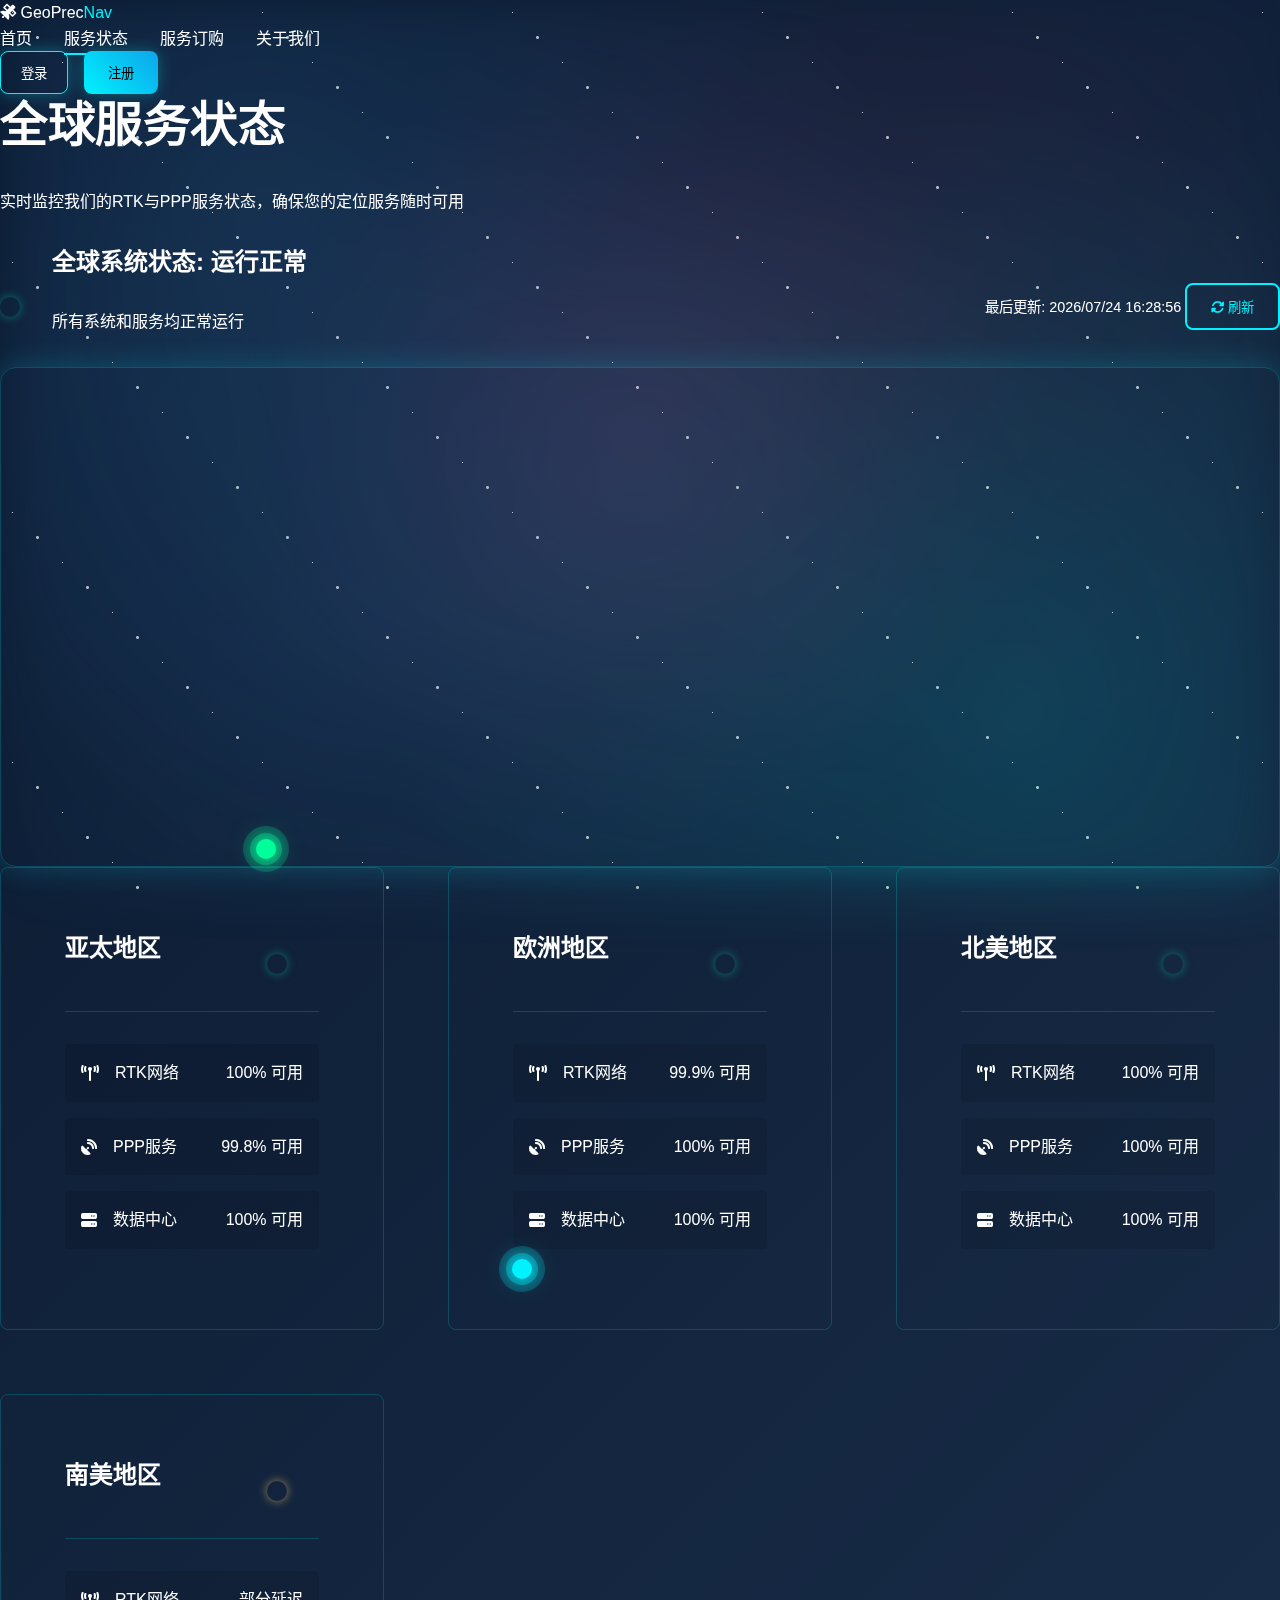
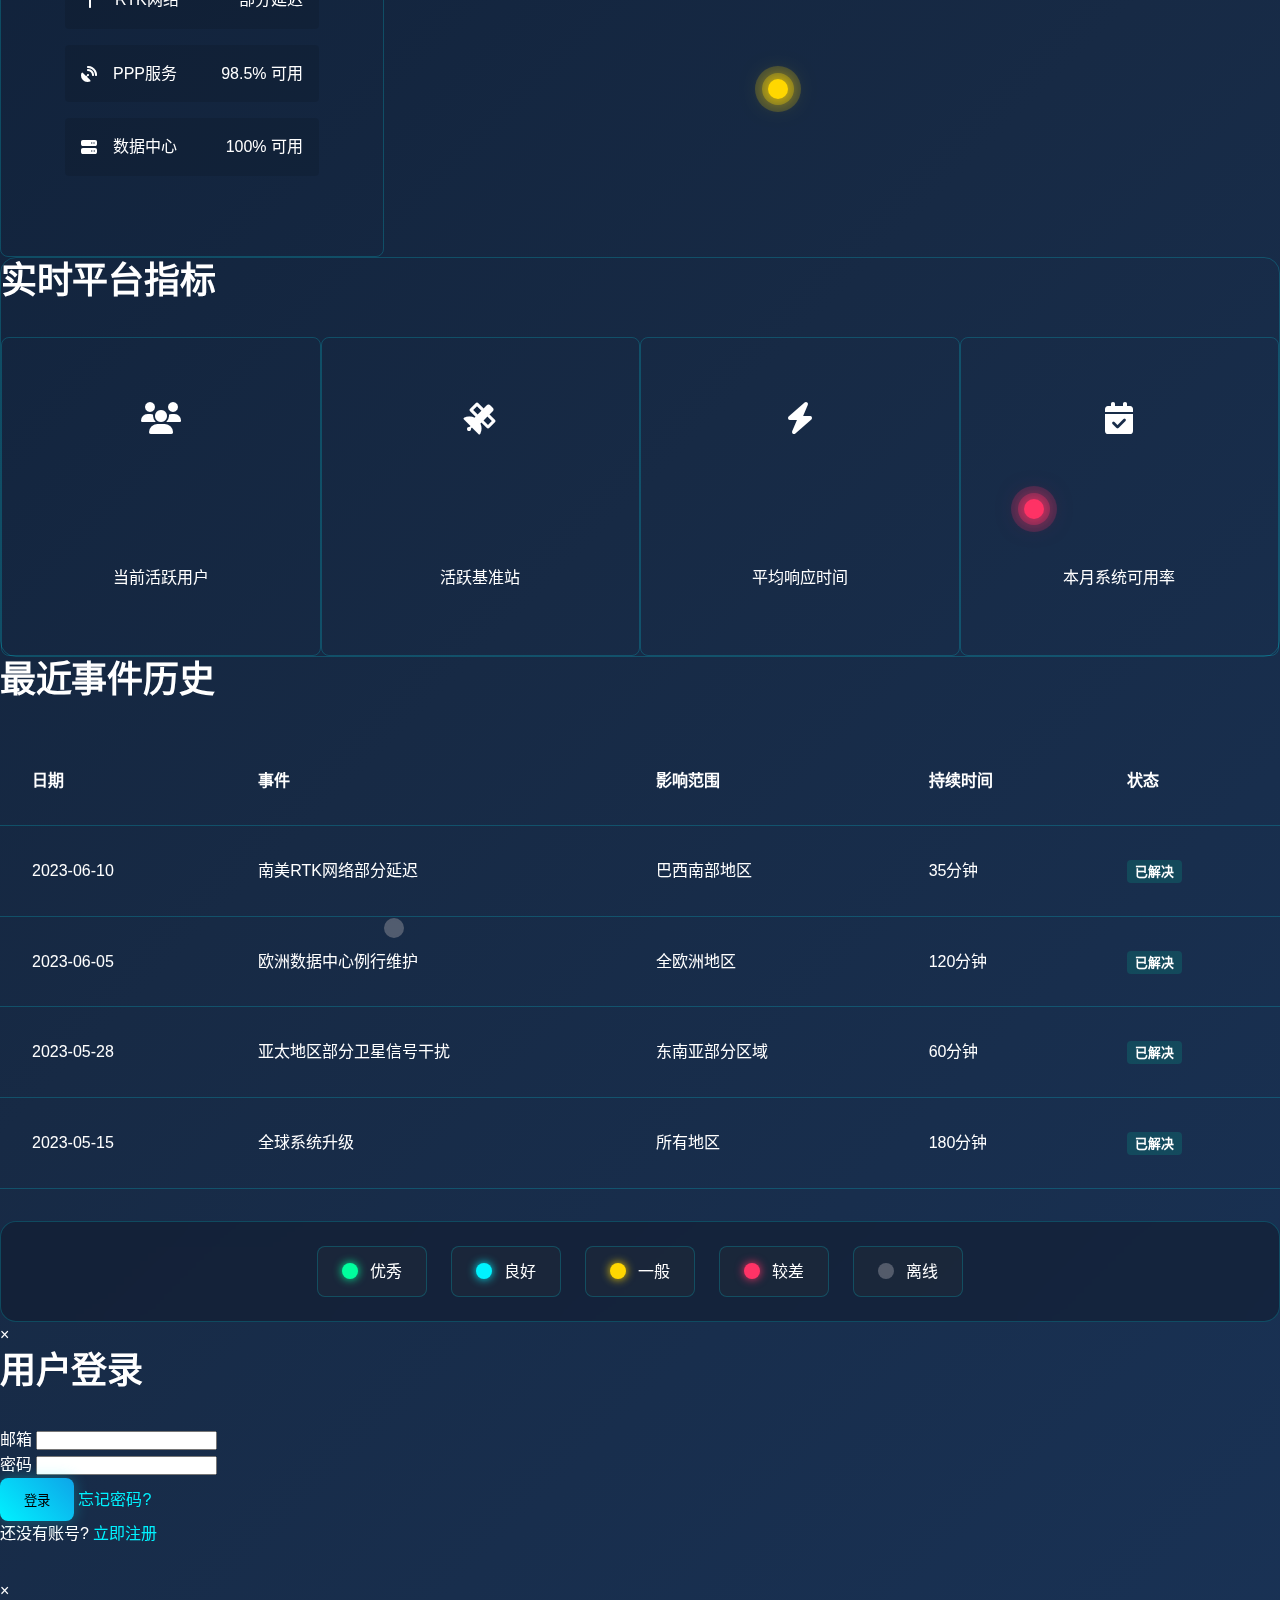
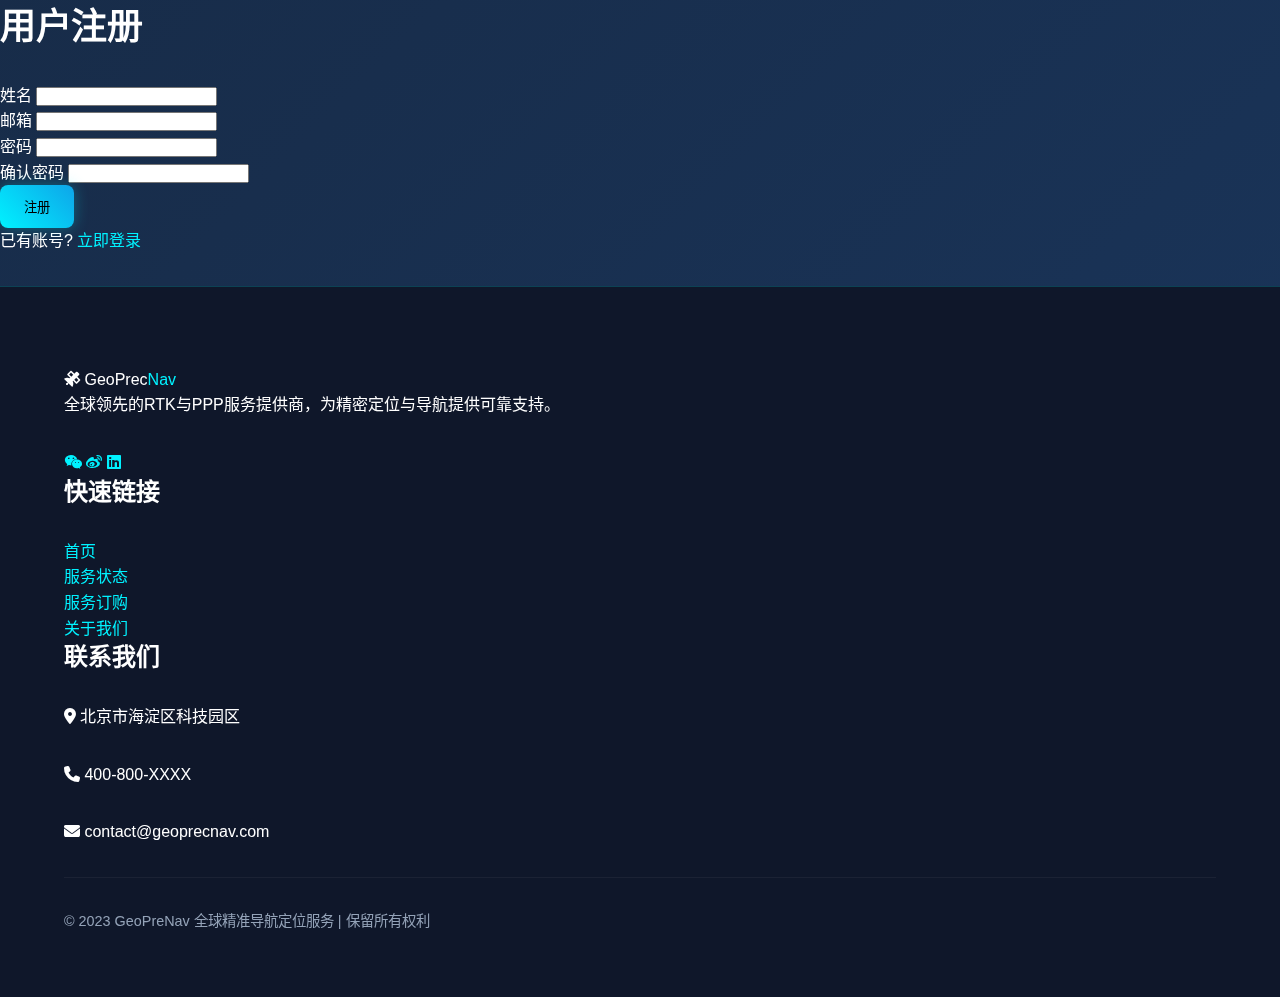
==== commit b6df7b05: "重新修改了背景" ====
--- a/service-status.html
+++ b/service-status.html
@@ -446,6 +446,76 @@
                 </tbody>
             </table>
         </div>
+
+        <!-- 状态图例 -->
+        <div class="status-legend">
+            <div class="legend-item">
+                <span class="status-dot excellent"></span>
+                <span>优秀</span>
+            </div>
+            <div class="legend-item">
+                <span class="status-dot good"></span>
+                <span>良好</span>
+            </div>
+            <div class="legend-item">
+                <span class="status-dot average"></span>
+                <span>一般</span>
+            </div>
+            <div class="legend-item">
+                <span class="status-dot poor"></span>
+                <span>较差</span>
+            </div>
+            <div class="legend-item">
+                <span class="status-dot offline"></span>
+                <span>离线</span>
+            </div>
+        </div>
+
+        <!-- 状态点示例 -->
+        <div class="status-point" data-status="excellent" style="top: 20%; left: 20%;">
+            <div class="status-tooltip">
+                <div class="status-info">
+                    <div class="status-title">北京节点</div>
+                    <div class="status-details">优秀状态 - 延迟 15ms</div>
+                </div>
+            </div>
+        </div>
+
+        <div class="status-point" data-status="good" style="top: 30%; left: 40%;">
+            <div class="status-tooltip">
+                <div class="status-info">
+                    <div class="status-title">上海节点</div>
+                    <div class="status-details">良好状态 - 延迟 25ms</div>
+                </div>
+            </div>
+        </div>
+
+        <div class="status-point" data-status="average" style="top: 40%; left: 60%;">
+            <div class="status-tooltip">
+                <div class="status-info">
+                    <div class="status-title">广州节点</div>
+                    <div class="status-details">一般状态 - 延迟 45ms</div>
+                </div>
+            </div>
+        </div>
+
+        <div class="status-point" data-status="poor" style="top: 50%; left: 80%;">
+            <div class="status-tooltip">
+                <div class="status-info">
+                    <div class="status-title">成都节点</div>
+                    <div class="status-details">较差状态 - 延迟 85ms</div>
+                </div>
+            </div>
+        </div>
+
+        <div class="status-point" data-status="offline" style="top: 60%; left: 30%;">
+            <div class="status-tooltip">
+                <div class="status-info">
+                    <div class="status-title">武汉节点</div>
+                    <div class="status-details">离线状态 - 维护中</div>
+                </div>
+            </div>
+        </div>
     </section>
 
     <!-- 登录注册弹窗 (同首页) -->
--- a/styles.css
+++ b/styles.css
@@ -7,27 +7,28 @@
 }
 
 :root {
-    /* 主要颜色方案 - 科技蓝色系 */
-    --primary-color: #2563eb;      /* 主色调 - 明亮的蓝色 */
+    /* 主要颜色方案 - 深邃星空 */
+    --primary-color: #00f2ff;      /* 主色调 - 霓虹蓝 */
     --primary-light: #60a5fa;      /* 浅蓝色 */
-    --primary-dark: #1e3a8a;       /* 深蓝色 */
-    
-    /* 背景与文本颜色 - 明亮主题 */
-    --bg-primary: #f8fafc;         /* 主背景色 - 浅灰蓝 */
-    --bg-secondary: #ffffff;       /* 次要背景色 - 纯白 */
-    --text-primary: #1e293b;       /* 主要文本 - 深灰蓝 */
-    --text-secondary: #64748b;     /* 次要文本 - 中灰 */
+    --primary-dark: #0ea5e9;       /* 深蓝色 */
+    --accent-color: #7c3aed;       /* 强调色 - 紫色 */
+    
+    /* 背景与文本颜色 - 星空主题 */
+    --bg-primary: #000000;         /* 主背景色 - 纯黑 */
+    --bg-secondary: #0f172a;       /* 次要背景色 - 深蓝黑 */
+    --text-primary: #ffffff;       /* 主要文本 - 纯白色 */
+    --text-secondary: #94a3b8;     /* 次要文本 - 灰蓝色 */
     
     /* 状态指示颜色 */
-    --status-success: #22c55e;     /* 成功状态 */
-    --status-warning: #f59e0b;     /* 警告状态 */
-    --status-error: #ef4444;       /* 错误状态 */
+    --status-success: #00ff9d;     /* 成功状态 - 霓虹绿 */
+    --status-warning: #ffd700;     /* 警告状态 - 金色 */
+    --status-error: #ff3366;       /* 错误状态 - 霓虹红 */
     
     /* 边框和阴影 */
-    --border-color: #e2e8f0;       /* 边框颜色 */
-    --shadow-sm: 0 1px 2px rgba(0, 0, 0, 0.05);
-    --shadow-md: 0 4px 6px -1px rgba(0, 0, 0, 0.1);
-    --shadow-lg: 0 10px 15px -3px rgba(0, 0, 0, 0.1);
+    --border-color: rgba(0, 242, 255, 0.2);  /* 半透明霓虹蓝 */
+    --shadow-sm: 0 0 10px rgba(0, 242, 255, 0.1);
+    --shadow-md: 0 0 20px rgba(0, 242, 255, 0.15);
+    --shadow-lg: 0 0 30px rgba(0, 242, 255, 0.2);
     
     /* 间距 */
     --spacing-xs: 0.5rem;
@@ -55,6 +56,13 @@
     --border-radius-md: 8px;
     --border-radius-lg: 16px;
     --border-radius-xl: 24px;
+
+    /* 服务状态指示颜色 */
+    --status-excellent: #00ff9d;     /* 优秀状态 - 霓虹绿 */
+    --status-good: #00f2ff;         /* 良好状态 - 霓虹蓝 */
+    --status-average: #ffd700;      /* 一般状态 - 金色 */
+    --status-poor: #ff3366;         /* 较差状态 - 霓虹红 */
+    --status-offline: #6b7280;      /* 离线状态 - 灰色 */
 }
 
 html {
@@ -63,16 +71,219 @@
 }
 
 body {
-    font-family: var(--font-main);
-    background: var(--bg-primary);
+    background: linear-gradient(135deg,
+        #0a192f 0%,      /* 深邃蓝 */
+        #172a45 50%,     /* 深蓝 */
+        #1a365d 100%     /* 靛蓝 */
+    );
+    position: relative;
     color: var(--text-primary);
     line-height: 1.6;
     overflow-x: hidden;
+    min-height: 100vh;
+}
+
+/* 星星层 */
+body::before {
+    content: '';
+    position: fixed;
+    top: 0;
+    left: 0;
+    width: 100%;
+    height: 100%;
     background-image: 
-        radial-gradient(circle at 100% 0%, rgba(37, 99, 235, 0.1) 0%, transparent 50%),
-        radial-gradient(circle at 0% 100%, rgba(37, 99, 235, 0.1) 0%, transparent 50%);
-    min-height: 100vh;
-}
+        radial-gradient(1px 1px at 5% 5%, rgba(255, 255, 255, 1) 50%, transparent 100%),
+        radial-gradient(2px 2px at 15% 15%, rgba(255, 255, 255, 0.9) 50%, transparent 100%),
+        radial-gradient(1px 1px at 25% 25%, rgba(255, 255, 255, 1) 50%, transparent 100%),
+        radial-gradient(2px 2px at 35% 35%, rgba(255, 255, 255, 0.9) 50%, transparent 100%),
+        radial-gradient(1px 1px at 45% 45%, rgba(255, 255, 255, 1) 50%, transparent 100%),
+        radial-gradient(2px 2px at 55% 55%, rgba(255, 255, 255, 0.9) 50%, transparent 100%),
+        radial-gradient(1px 1px at 65% 65%, rgba(255, 255, 255, 1) 50%, transparent 100%),
+        radial-gradient(2px 2px at 75% 75%, rgba(255, 255, 255, 0.9) 50%, transparent 100%),
+        radial-gradient(1px 1px at 85% 85%, rgba(255, 255, 255, 1) 50%, transparent 100%),
+        radial-gradient(2px 2px at 95% 95%, rgba(255, 255, 255, 0.9) 50%, transparent 100%);
+    background-size: 250px 250px;
+    animation: twinkle 5s infinite;
+    z-index: -2;
+    opacity: 0.8;
+}
+
+/* 星云效果 */
+body::after {
+    content: '';
+    position: fixed;
+    top: 0;
+    left: 0;
+    width: 100%;
+    height: 100%;
+    background: 
+        radial-gradient(circle at 20% 20%, rgba(79, 172, 254, 0.2) 0%, transparent 50%),
+        radial-gradient(circle at 80% 80%, rgba(0, 242, 254, 0.2) 0%, transparent 50%),
+        radial-gradient(circle at 50% 50%, rgba(255, 105, 180, 0.15) 0%, transparent 50%),
+        radial-gradient(circle at 30% 70%, rgba(79, 172, 254, 0.15) 0%, transparent 50%),
+        radial-gradient(circle at 70% 30%, rgba(255, 105, 180, 0.1) 0%, transparent 50%);
+    z-index: -1;
+    opacity: 0.7;
+    animation: nebula 20s infinite alternate;
+    filter: blur(30px);
+}
+
+/* 行星环效果 */
+.planet-rings {
+    position: fixed;
+    top: 0;
+    right: 0;
+    width: 100%;
+    height: 100%;
+    pointer-events: none;
+    z-index: -1;
+}
+
+.planet-ring {
+    position: absolute;
+    width: 500px;
+    height: 500px;
+    border-radius: 50%;
+    border: 2px solid rgba(79, 172, 254, 0.3);
+    transform: rotate(-45deg);
+    box-shadow: 
+        0 0 50px rgba(79, 172, 254, 0.2),
+        inset 0 0 50px rgba(79, 172, 254, 0.2);
+    animation: rotate 60s linear infinite;
+}
+
+.planet-ring::before {
+    content: '';
+    position: absolute;
+    width: 100%;
+    height: 100%;
+    border-radius: 50%;
+    border: 4px solid rgba(255, 105, 180, 0.2);
+    box-shadow: 
+        0 0 50px rgba(255, 105, 180, 0.2),
+        inset 0 0 50px rgba(255, 105, 180, 0.2);
+    animation: pulse 4s infinite alternate;
+}
+
+.planet-ring::after {
+    content: '';
+    position: absolute;
+    width: 120%;
+    height: 120%;
+    top: -10%;
+    left: -10%;
+    border-radius: 50%;
+    border: 1px solid rgba(0, 242, 254, 0.2);
+    box-shadow: 
+        0 0 30px rgba(0, 242, 254, 0.1),
+        inset 0 0 30px rgba(0, 242, 254, 0.1);
+    animation: rotate-reverse 40s linear infinite;
+}
+
+/* 行星旋转动画 */
+@keyframes rotate {
+    from {
+        transform: rotate(0deg);
+    }
+    to {
+        transform: rotate(360deg);
+    }
+}
+
+@keyframes rotate-reverse {
+    from {
+        transform: rotate(360deg);
+    }
+    to {
+        transform: rotate(0deg);
+    }
+}
+
+/* 脉冲动画 */
+@keyframes pulse {
+    0% {
+        transform: scale(1);
+        opacity: 0.5;
+    }
+    50% {
+        transform: scale(1.05);
+        opacity: 0.7;
+    }
+    100% {
+        transform: scale(1);
+        opacity: 0.5;
+    }
+}
+
+/* 星云动画 */
+@keyframes nebula {
+    0% {
+        transform: scale(1) translate(0, 0);
+        opacity: 0.7;
+    }
+    50% {
+        transform: scale(1.1) translate(1%, 1%);
+        opacity: 0.8;
+    }
+    100% {
+        transform: scale(1) translate(0, 0);
+        opacity: 0.7;
+    }
+}
+
+/* 星星闪烁动画 */
+@keyframes twinkle {
+    0%, 100% {
+        opacity: 0.9;
+    }
+    50% {
+        opacity: 0.5;
+    }
+}
+
+/* 流星效果增强 */
+.shooting-star::before {
+    content: '';
+    position: absolute;
+    top: 0;
+    left: 0;
+    width: 3px;
+    height: 3px;
+    background: linear-gradient(90deg, 
+        rgba(255, 255, 255, 1), 
+        rgba(0, 242, 255, 0.9) 20%, 
+        rgba(124, 58, 237, 0.4) 40%,
+        transparent);
+    border-radius: 50%;
+    box-shadow: 
+        0 0 3px rgba(255, 255, 255, 0.9),
+        0 0 5px rgba(0, 242, 255, 0.6);
+    animation: shooting 3s linear infinite;
+    animation-delay: calc(var(--delay) * 1s);
+    transform: rotate(45deg);
+}
+
+@keyframes shooting {
+    0% {
+        transform: translate(calc(random(100) * 1%), -50px) rotate(45deg) scale(1);
+        opacity: 0;
+    }
+    1% {
+        opacity: 1;
+    }
+    10%, 100% {
+        transform: translate(calc(100% + 200px), calc(100% + 200px)) rotate(45deg) scale(0.2);
+        opacity: 0;
+    }
+}
+
+/* 添加更多流星 */
+.shooting-star:nth-child(1) { --delay: 0; }
+.shooting-star:nth-child(2) { --delay: 2; }
+.shooting-star:nth-child(3) { --delay: 4; }
+.shooting-star:nth-child(4) { --delay: 6; }
+.shooting-star:nth-child(5) { --delay: 8; }
+.shooting-star:nth-child(6) { --delay: 10; }
 
 h1, h2, h3, h4, h5, h6 {
     font-family: var(--font-heading);
@@ -124,39 +335,54 @@
 
 /* 按钮样式 */
 .btn {
-    display: inline-flex;
-    align-items: center;
-    justify-content: center;
+    background: linear-gradient(45deg, var(--primary-color), var(--primary-dark));
+    color: var(--bg-primary);
+    border: none;
     padding: 0.75rem 1.5rem;
     border-radius: var(--radius-md);
-    font-weight: 500;
     cursor: pointer;
     transition: all 0.3s ease;
-    font-size: 1rem;
-    border: none;
-    outline: none;
-    background: var(--primary-color);
-    color: white;
+    position: relative;
+    overflow: hidden;
+    box-shadow: 0 0 15px rgba(0, 242, 255, 0.3);
+}
+
+.btn::before {
+    content: '';
+    position: absolute;
+    top: 0;
+    left: -100%;
+    width: 100%;
+    height: 100%;
+    background: linear-gradient(
+        90deg,
+        transparent,
+        rgba(255, 255, 255, 0.2),
+        transparent
+    );
+    transition: 0.5s;
+}
+
+.btn:hover::before {
+    left: 100%;
 }
 
 .btn:hover {
-    background: var(--primary-dark);
     transform: translateY(-2px);
-}
-
-.btn i {
-    margin-left: 0.5rem;
+    box-shadow: 0 0 25px rgba(0, 242, 255, 0.5);
 }
 
 .btn-outline {
     background: transparent;
     border: 2px solid var(--primary-color);
     color: var(--primary-color);
+    box-shadow: none;
 }
 
 .btn-outline:hover {
     background: var(--primary-color);
-    color: white;
+    color: var(--bg-primary);
+    box-shadow: 0 0 25px rgba(0, 242, 255, 0.5);
 }
 
 .btn-outline-primary {
@@ -186,22 +412,28 @@
 .btn-login {
     background: transparent;
     color: var(--text-primary);
-    border: 1px solid rgba(255, 255, 255, 0.2);
+    border: 1px solid var(--primary-color);
     padding: 0.5rem 1.25rem;
+    transition: all 0.3s ease;
 }
 
 .btn-login:hover {
-    background: rgba(255, 255, 255, 0.1);
+    background: var(--primary-color);
+    color: var(--bg-primary);
 }
 
 .btn-signup {
     background: var(--primary-color);
-    color: white;
+    color: var(--bg-primary);
     padding: 0.5rem 1.25rem;
+    border: none;
+    transition: all 0.3s ease;
 }
 
 .btn-signup:hover {
-    background: var(--primary-dark);
+    background: var(--primary-light);
+    transform: translateY(-2px);
+    box-shadow: 0 0 15px rgba(0, 242, 255, 0.3);
 }
 
 /* 导航样式 */
@@ -213,7 +445,7 @@
     z-index: 1000;
     backdrop-filter: blur(10px);
     -webkit-backdrop-filter: blur(10px);
-    background: rgba(255, 255, 255, 0.95);
+    background: rgba(15, 23, 42, 0.8);  /* 深色半透明背景 */
     border-bottom: 1px solid var(--border-color);
 }
 
@@ -230,7 +462,7 @@
     font-size: 1.5rem;
     margin: 0;
     letter-spacing: -0.5px;
-    color: var(--primary-dark);
+    color: var(--text-primary);  /* 修改logo颜色为白色 */
 }
 
 .highlight {
@@ -273,6 +505,7 @@
     display: none;
     font-size: 1.5rem;
     cursor: pointer;
+    color: var(--text-primary);
 }
 
 /* 英雄区域样式 */
@@ -284,30 +517,41 @@
     position: relative;
     max-width: 1400px;
     margin: 0 auto;
-    background: linear-gradient(135deg, rgba(255, 255, 255, 0.9), rgba(255, 255, 255, 0.7));
-    border: 1px solid var(--border-color);
+    overflow: hidden;
+    border-radius: var(--radius-lg);
+}
+
+.hero::before {
+    content: none;  /* 移除原来的背景效果 */
 }
 
 .hero-content {
     flex: 1;
     max-width: 600px;
+    position: relative;
+    z-index: 2;  /* 确保内容在最上层 */
 }
 
 .hero-content h1 {
     font-size: 3.5rem;
     margin-bottom: 1.5rem;
     line-height: 1.2;
-    background: linear-gradient(135deg, #ffffff, #a1a9bc);
+    color: var(--text-primary);
+    text-shadow: 
+        0 0 30px rgba(0, 242, 255, 0.6),
+        0 0 60px rgba(0, 242, 255, 0.4);
+    background: linear-gradient(135deg, #ffffff, #00f2ff);
     -webkit-background-clip: text;
     background-clip: text;
-    color: var(--primary-dark);
+    -webkit-text-fill-color: transparent;
 }
 
 .hero-content p {
     font-size: 1.2rem;
-    color: var(--text-secondary);
+    color: rgba(255, 255, 255, 0.95);  /* 更亮的文字颜色 */
     margin-bottom: 2.5rem;
     max-width: 90%;
+    text-shadow: 0 0 20px rgba(0, 242, 255, 0.4);  /* 增强文字光晕 */
 }
 
 .hero-buttons {
@@ -326,6 +570,7 @@
     position: relative;
     width: 400px;
     height: 400px;
+    z-index: 1;  /* 确保在适当的层级 */
 }
 
 .globe-animation {
@@ -333,32 +578,27 @@
     width: 100%;
     height: 100%;
     border-radius: 50%;
-    background: radial-gradient(circle at center, rgba(0, 98, 255, 0.1) 0%, transparent 70%);
-    box-shadow: 0 0 80px rgba(0, 98, 255, 0.2);
-    background-image: url('data:image/svg+xml;utf8,<svg xmlns="http://www.w3.org/2000/svg" width="400" height="400" viewBox="0 0 400 400"><circle cx="200" cy="200" r="198" fill="none" stroke="rgba(0,96,255,0.2)" stroke-width="0.5" stroke-dasharray="3,3"/><circle cx="200" cy="200" r="150" fill="none" stroke="rgba(0,96,255,0.3)" stroke-width="0.5" stroke-dasharray="3,3"/><circle cx="200" cy="200" r="100" fill="none" stroke="rgba(0,96,255,0.4)" stroke-width="0.5" stroke-dasharray="3,3"/></svg>');
+    background: radial-gradient(circle at center, rgba(0, 242, 255, 0.25) 0%, transparent 70%);
+    box-shadow: 
+        0 0 100px rgba(0, 242, 255, 0.4),
+        inset 0 0 80px rgba(0, 242, 255, 0.3);
+    background-image: url('data:image/svg+xml;utf8,<svg xmlns="http://www.w3.org/2000/svg" width="400" height="400" viewBox="0 0 400 400"><circle cx="200" cy="200" r="198" fill="none" stroke="rgba(0,242,255,0.5)" stroke-width="1" stroke-dasharray="3,3"/><circle cx="200" cy="200" r="150" fill="none" stroke="rgba(0,242,255,0.6)" stroke-width="1" stroke-dasharray="3,3"/><circle cx="200" cy="200" r="100" fill="none" stroke="rgba(0,242,255,0.7)" stroke-width="1" stroke-dasharray="3,3"/></svg>');
     animation: globeRotate 60s linear infinite;
 }
 
-@keyframes globeRotate {
-    0% {
-        transform: rotate(0deg);
-    }
-    100% {
-        transform: rotate(360deg);
-    }
-}
-
 .pulse-circles span {
     position: absolute;
     border-radius: 50%;
-    border: 2px solid var(--primary-color);
+    border: 2px solid rgba(0, 242, 255, 0.6);  /* 更明显的边框 */
     animation: pulse 3s linear infinite;
+    box-shadow: 0 0 30px rgba(0, 242, 255, 0.3);  /* 增强光晕效果 */
 }
 
 .pulse-circles span:nth-child(1) {
     width: 100%;
     height: 100%;
     animation-delay: 0s;
+    border-color: rgba(0, 242, 255, 0.7);
 }
 
 .pulse-circles span:nth-child(2) {
@@ -367,7 +607,7 @@
     top: 10%;
     left: 10%;
     animation-delay: 1s;
-    border-color: var(--primary-dark);
+    border-color: rgba(0, 242, 255, 0.6);
 }
 
 .pulse-circles span:nth-child(3) {
@@ -376,17 +616,30 @@
     top: 20%;
     left: 20%;
     animation-delay: 2s;
-    border-color: var(--primary-dark);
+    border-color: rgba(0, 242, 255, 0.5);
 }
 
 @keyframes pulse {
     0% {
-        transform: scale(0.5);
-        opacity: 1;
+        transform: scale(0.8);
+        opacity: 0.8;
+    }
+    50% {
+        transform: scale(1.1);
+        opacity: 0.5;
     }
     100% {
-        transform: scale(1.2);
-        opacity: 0;
+        transform: scale(0.8);
+        opacity: 0.8;
+    }
+}
+
+@keyframes globeRotate {
+    0% {
+        transform: rotate(0deg);
+    }
+    100% {
+        transform: rotate(360deg);
     }
 }
 
@@ -434,93 +687,294 @@
 
 .map-container {
     position: relative;
-    height: 400px;
-    background-image: url('data:image/svg+xml;utf8,<svg xmlns="http://www.w3.org/2000/svg" width="1000" height="500" viewBox="0 0 1000 500"><path d="M50,250 Q250,100 500,250 T950,250" fill="none" stroke="rgba(0,96,255,0.3)" stroke-width="0.5"/><path d="M50,150 Q250,300 500,150 T950,150" fill="none" stroke="rgba(0,96,255,0.3)" stroke-width="0.5"/><path d="M50,350 Q250,200 500,350 T950,350" fill="none" stroke="rgba(0,96,255,0.3)" stroke-width="0.5"/></svg>');
-    background-size: cover;
-    background-position: center;
+    height: 500px;
+    background: linear-gradient(135deg, 
+        rgba(26, 35, 126, 0.3),
+        rgba(13, 71, 161, 0.2)
+    );
     border-radius: var(--border-radius-lg);
-    border: 1px solid rgba(255, 255, 255, 0.05);
-    box-shadow: 0 10px 30px rgba(0, 0, 0, 0.2);
+    border: 1px solid rgba(0, 242, 255, 0.2);
+    box-shadow: 
+        0 10px 30px rgba(0, 0, 0, 0.2),
+        inset 0 0 50px rgba(0, 242, 255, 0.1);
     overflow: hidden;
-}
-
+    backdrop-filter: blur(10px);
+}
+
+/* 站点样式 */
 .status-point {
     position: absolute;
-    width: 12px;
-    height: 12px;
+    width: 20px;
+    height: 20px;
     border-radius: 50%;
     cursor: pointer;
-    animation: pulse-point 2s infinite;
-}
-
+    transition: all 0.3s ease;
+    border: 2px solid rgba(255, 255, 255, 0.3);
+    z-index: 2;
+}
+
+/* 站点悬停效果 */
+.status-point:hover {
+    transform: scale(1.3);
+    z-index: 3;
+}
+
+/* 站点状态动画 */
+.status-point:not([data-status="offline"])::before {
+    content: '';
+    position: absolute;
+    top: -8px;
+    left: -8px;
+    right: -8px;
+    bottom: -8px;
+    border-radius: 50%;
+    background: inherit;
+    opacity: 0.3;
+    animation: pulse-status 2s infinite;
+}
+
+.status-point:not([data-status="offline"])::after {
+    content: '';
+    position: absolute;
+    top: -15px;
+    left: -15px;
+    right: -15px;
+    bottom: -15px;
+    border-radius: 50%;
+    background: inherit;
+    opacity: 0.2;
+    animation: pulse-status 2s infinite 0.3s;
+}
+
+/* 站点状态类型 */
 .status-point[data-status="excellent"] {
-    background-color: var(--color-excellent);
-    box-shadow: 0 0 10px var(--color-excellent);
+    background-color: var(--status-excellent);
+    box-shadow: 
+        0 0 15px var(--status-excellent),
+        0 0 30px rgba(0, 255, 157, 0.4);
+    border: 2px solid rgba(0, 255, 157, 0.8);
 }
 
 .status-point[data-status="good"] {
-    background-color: var(--color-good);
-    box-shadow: 0 0 10px var(--color-good);
+    background-color: var(--status-good);
+    box-shadow: 
+        0 0 15px var(--status-good),
+        0 0 30px rgba(0, 242, 255, 0.4);
+    border: 2px solid rgba(0, 242, 255, 0.8);
 }
 
 .status-point[data-status="average"] {
-    background-color: var(--color-average);
-    box-shadow: 0 0 10px var(--color-average);
+    background-color: var(--status-average);
+    box-shadow: 
+        0 0 15px var(--status-average),
+        0 0 30px rgba(255, 215, 0, 0.4);
+    border: 2px solid rgba(255, 215, 0, 0.8);
 }
 
 .status-point[data-status="poor"] {
-    background-color: var(--color-poor);
-    box-shadow: 0 0 10px var(--color-poor);
-}
-
-@keyframes pulse-point {
+    background-color: var(--status-poor);
+    box-shadow: 
+        0 0 15px var(--status-poor),
+        0 0 30px rgba(255, 51, 102, 0.4);
+    border: 2px solid rgba(255, 51, 102, 0.8);
+}
+
+.status-point[data-status="offline"] {
+    background-color: var(--status-offline);
+    box-shadow: none;
+    border: 2px solid rgba(107, 114, 128, 0.5);
+    opacity: 0.7;
+}
+
+/* 状态点动画 */
+@keyframes pulse-status {
     0% {
         transform: scale(1);
-        opacity: 1;
+        opacity: 0.4;
     }
     50% {
-        transform: scale(1.3);
-        opacity: 0.7;
+        transform: scale(1.5);
+        opacity: 0.2;
     }
     100% {
         transform: scale(1);
-        opacity: 1;
-    }
-}
-
+        opacity: 0.4;
+    }
+}
+
+/* 状态提示框样式 */
+.status-tooltip {
+    position: absolute;
+    bottom: 130%;
+    left: 50%;
+    transform: translateX(-50%);
+    min-width: 250px;
+    background: rgba(15, 23, 42, 0.95);
+    border: 1px solid var(--border-color);
+    padding: 1rem 1.5rem;
+    border-radius: var(--radius-md);
+    font-size: 0.875rem;
+    color: var(--text-primary);
+    backdrop-filter: blur(10px);
+    box-shadow: 
+        0 5px 20px rgba(0, 0, 0, 0.3),
+        0 0 15px rgba(0, 242, 255, 0.2);
+    pointer-events: none;
+    opacity: 0;
+    visibility: hidden;
+    transition: all 0.3s ease;
+    z-index: 100;
+}
+
+.status-tooltip::after {
+    content: '';
+    position: absolute;
+    bottom: -8px;
+    left: 50%;
+    transform: translateX(-50%);
+    border-width: 8px 8px 0;
+    border-style: solid;
+    border-color: rgba(15, 23, 42, 0.95) transparent transparent transparent;
+}
+
+.status-point:hover .status-tooltip {
+    opacity: 1;
+    visibility: visible;
+    transform: translateX(-50%) translateY(-10px);
+}
+
+/* 状态图例样式 */
 .status-legend {
     display: flex;
     justify-content: center;
-    gap: 2rem;
+    gap: 1.5rem;
+    flex-wrap: wrap;
+    margin-top: 2rem;
+    padding: 1.5rem;
+    background: rgba(15, 23, 42, 0.5);
+    border-radius: var(--radius-lg);
+    backdrop-filter: blur(10px);
+    border: 1px solid rgba(0, 242, 255, 0.2);
 }
 
 .legend-item {
+    display: flex;
+    align-items: center;
+    gap: 0.75rem;
+    padding: 0.75rem 1.5rem;
+    border-radius: var(--radius-md);
+    background: rgba(30, 41, 59, 0.7);
+    border: 1px solid var(--border-color);
+    transition: all 0.3s ease;
+    cursor: pointer;
+}
+
+.legend-item:hover {
+    transform: translateY(-2px);
+    box-shadow: 0 5px 15px rgba(0, 242, 255, 0.2);
+}
+
+/* 状态点样式 */
+.status-dot {
+    width: 16px;
+    height: 16px;
+    border-radius: 50%;
+    display: inline-block;
+}
+
+.status-dot.excellent {
+    background-color: var(--status-excellent);
+    box-shadow: 0 0 10px var(--status-excellent);
+    border: 2px solid rgba(0, 255, 157, 0.8);
+}
+
+.status-dot.good {
+    background-color: var(--status-good);
+    box-shadow: 0 0 10px var(--status-good);
+    border: 2px solid rgba(0, 242, 255, 0.8);
+}
+
+.status-dot.average {
+    background-color: var(--status-average);
+    box-shadow: 0 0 10px var(--status-average);
+    border: 2px solid rgba(255, 215, 0, 0.8);
+}
+
+.status-dot.poor {
+    background-color: var(--status-poor);
+    box-shadow: 0 0 10px var(--status-poor);
+    border: 2px solid rgba(255, 51, 102, 0.8);
+}
+
+.status-dot.offline {
+    background-color: var(--status-offline);
+    border: 2px solid rgba(107, 114, 128, 0.5);
+    opacity: 0.7;
+}
+
+/* 服务状态列表 */
+.status-list {
+    display: grid;
+    grid-template-columns: repeat(auto-fit, minmax(300px, 1fr));
+    gap: 1.5rem;
+    margin-top: 2rem;
+}
+
+.status-item {
+    background: rgba(30, 41, 59, 0.7);
+    border: 1px solid var(--border-color);
+    border-radius: var(--radius-md);
+    padding: 1rem;
+    display: flex;
+    align-items: center;
+    justify-content: space-between;
+    backdrop-filter: blur(10px);
+    transition: all 0.3s ease;
+}
+
+.status-item:hover {
+    transform: translateY(-2px);
+    box-shadow: var(--shadow-md);
+}
+
+.status-item-info {
+    display: flex;
+    align-items: center;
+    gap: 1rem;
+}
+
+.status-item-details {
+    display: flex;
+    flex-direction: column;
+    gap: 0.25rem;
+}
+
+.status-item-name {
+    font-weight: 500;
+    color: var(--text-primary);
+}
+
+.status-item-location {
+    font-size: 0.875rem;
+    color: var(--text-secondary);
+}
+
+.status-item-metrics {
+    display: flex;
+    gap: 1rem;
+    font-size: 0.875rem;
+    color: var(--text-secondary);
+}
+
+.metric {
     display: flex;
     align-items: center;
     gap: 0.5rem;
 }
 
-.status-dot {
-    width: 10px;
-    height: 10px;
-    border-radius: 50%;
-    display: inline-block;
-}
-
-.status-dot.excellent {
-    background-color: var(--color-excellent);
-}
-
-.status-dot.good {
-    background-color: var(--color-good);
-}
-
-.status-dot.average {
-    background-color: var(--color-average);
-}
-
-.status-dot.poor {
-    background-color: var(--color-poor);
+.metric-value {
+    color: var(--text-primary);
+    font-weight: 500;
 }
 
 /* 服务特点 */
@@ -552,18 +1006,68 @@
     margin: 0 auto;
 }
 
-.feature-card {
-    background: var(--bg-secondary);
-    border-radius: var(--border-radius-lg);
-    padding: 2rem;
-    transition: transform 0.3s ease, box-shadow 0.3s ease;
+/* 服务状态卡片样式 */
+.status-card {
+    background: rgba(30, 41, 59, 0.7);
     border: 1px solid var(--border-color);
     box-shadow: var(--shadow-md);
-    text-align: center;
+    backdrop-filter: blur(10px);
+    transition: all 0.3s ease;
+    position: relative;
+    overflow: hidden;
+}
+
+.status-card::before {
+    content: '';
+    position: absolute;
+    top: 0;
+    left: 0;
+    width: 100%;
+    height: 100%;
+    background: linear-gradient(45deg, transparent, rgba(0, 242, 255, 0.1), transparent);
+    transform: translateX(-100%);
+    transition: 0.5s;
+}
+
+.status-card:hover::before {
+    transform: translateX(100%);
+}
+
+.status-card:hover {
+    transform: translateY(-5px);
+    box-shadow: var(--shadow-lg);
+}
+
+/* 特点卡片样式 */
+.feature-card {
+    background: rgba(30, 41, 59, 0.7);
+    border: 1px solid var(--border-color);
+    box-shadow: var(--shadow-md);
+    backdrop-filter: blur(10px);
+    transition: all 0.3s ease;
+    position: relative;
+    overflow: hidden;
+}
+
+.feature-card::after {
+    content: '';
+    position: absolute;
+    top: 0;
+    right: 0;
+    width: 100%;
+    height: 100%;
+    background: linear-gradient(45deg, transparent, rgba(0, 242, 255, 0.1), transparent);
+    transform: translateX(100%);
+    transition: 0.5s;
+}
+
+.feature-card:hover::after {
+    transform: translateX(-100%);
 }
 
 .feature-card:hover {
     transform: translateY(-10px);
+    box-shadow: var(--shadow-lg);
 }
 
 .feature-icon {
@@ -571,25 +1075,30 @@
     color: var(--primary-color);
     margin-bottom: 1.5rem;
     height: 60px;
-    width: 60px;
     display: flex;
     align-items: center;
     justify-content: center;
-    margin: 0 auto 1.5rem;
-    background: linear-gradient(135deg, rgba(0, 98, 255, 0.1), rgba(0, 229, 255, 0.1));
+    position: relative;
+}
+
+.feature-icon::before {
+    content: '';
+    position: absolute;
+    width: 100%;
+    height: 100%;
+    background: radial-gradient(circle, rgba(0, 242, 255, 0.2) 0%, transparent 70%);
     border-radius: 50%;
-    box-shadow: 0 5px 15px rgba(0, 98, 255, 0.2);
-}
-
-.feature-card h3 {
-    margin-bottom: 1rem;
-    font-size: 1.25rem;
-    color: var(--primary-dark);
-}
-
-.feature-card p {
-    color: var(--text-secondary);
-    font-size: 0.95rem;
+    animation: pulse 2s infinite;
+}
+
+.feature-icon::after {
+    content: '';
+    position: absolute;
+    width: 100%;
+    height: 100%;
+    background: radial-gradient(circle, rgba(0, 242, 255, 0.2) 0%, transparent 70%);
+    border-radius: 50%;
+    animation: pulse 2s infinite;
 }
 
 /* 服务方案 */
@@ -606,45 +1115,46 @@
     margin-top: 1rem;
 }
 
+/* 价格卡片样式 */
 .pricing-card {
-    background: var(--bg-secondary);
-    border-radius: var(--border-radius-lg);
-    padding: 2.5rem 2rem;
-    transition: transform 0.3s ease, box-shadow 0.3s ease;
+    background: rgba(30, 41, 59, 0.7);
     border: 1px solid var(--border-color);
+    box-shadow: var(--shadow-md);
+    backdrop-filter: blur(10px);
+    transition: all 0.3s ease;
     position: relative;
     overflow: hidden;
-    text-align: center;
-    box-shadow: var(--shadow-md);
-}
-
-.pricing-card.featured {
-    border: 1px solid var(--primary-color);
-    background: linear-gradient(135deg, rgba(0, 98, 255, 0.15), rgba(0, 0, 0, 0));
-    transform: scale(1.05);
-    z-index: 1;
-    box-shadow: 0 15px 35px rgba(0, 0, 0, 0.3);
-}
-
-.pricing-card:hover {
-    transform: translateY(-10px);
-}
-
-.pricing-card.featured:hover {
-    transform: scale(1.05) translateY(-10px);
-}
-
-.popular-tag {
+}
+
+.pricing-card.popular {
+    border: 2px solid var(--primary-color);
+    box-shadow: 0 0 30px rgba(0, 242, 255, 0.2);
+}
+
+.pricing-card.popular::before {
+    content: '最受欢迎';
     position: absolute;
     top: 1rem;
     right: -2rem;
     background: var(--primary-color);
-    color: white;
+    color: var(--bg-primary);
     padding: 0.25rem 2rem;
     transform: rotate(45deg);
     font-size: 0.8rem;
     font-weight: bold;
-    box-shadow: 0 2px 5px rgba(0, 0, 0, 0.2);
+    box-shadow: 0 0 10px rgba(0, 242, 255, 0.5);
+}
+
+.pricing-card:hover {
+    transform: translateY(-10px);
+    box-shadow: var(--shadow-lg);
+}
+
+.price {
+    font-size: 2.5rem;
+    font-weight: 700;
+    color: var(--primary-color);
+    text-shadow: 0 0 10px rgba(0, 242, 255, 0.3);
 }
 
 .pricing-header {
@@ -655,12 +1165,6 @@
 
 .pricing-header h3 {
     margin-bottom: 1rem;
-}
-
-.price {
-    font-size: 2.5rem;
-    font-weight: 700;
-    color: var(--primary-dark);
 }
 
 .price span {
@@ -714,18 +1218,35 @@
     align-items: center;
 }
 
+/* 客户案例样式 */
 .client-logo {
-    height: 70px;
-    background: var(--bg-secondary);
-    border-radius: var(--border-radius-md);
+    background: rgba(30, 41, 59, 0.7);
     border: 1px solid var(--border-color);
     box-shadow: var(--shadow-sm);
     transition: all 0.3s ease;
+    position: relative;
+    overflow: hidden;
+}
+
+.client-logo::before {
+    content: '';
+    position: absolute;
+    top: 0;
+    left: 0;
+    width: 100%;
+    height: 100%;
+    background: linear-gradient(45deg, transparent, rgba(0, 242, 255, 0.1), transparent);
+    transform: translateX(-100%);
+    transition: 0.5s;
+}
+
+.client-logo:hover::before {
+    transform: translateX(100%);
 }
 
 .client-logo:hover {
-    background-color: rgba(255, 255, 255, 0.1);
-    transform: scale(1.05);
+    transform: translateY(-5px);
+    box-shadow: var(--shadow-md);
 }
 
 /* 注册预约 */
@@ -929,6 +1450,25 @@
         width: 250px;
         height: 250px;
     }
+    
+    :root {
+        --spacing-md: 1.5rem;
+        --spacing-lg: 3rem;
+    }
+    
+    .hero h1 {
+        font-size: 2.5rem;
+    }
+    
+    .btn {
+        padding: 0.5rem 1rem;
+    }
+    
+    .feature-card,
+    .pricing-card,
+    .status-card {
+        margin-bottom: 1.5rem;
+    }
 }
 
 @media screen and (max-width: 576px) {
@@ -978,6 +1518,18 @@
     border-radius: 50%;
     display: inline-block;
     margin-right: 8px;
+    position: relative;
+}
+
+.status-indicator::after {
+    content: '';
+    position: absolute;
+    top: -2px;
+    left: -2px;
+    right: -2px;
+    bottom: -2px;
+    border-radius: 50%;
+    animation: pulse 2s infinite;
 }
 
 .status-active {
@@ -1015,10 +1567,11 @@
 }
 
 ::-webkit-scrollbar-thumb {
+    background: var(--primary-color);
+    border-radius: 4px;
+    box-shadow: 0 0 10px var(--primary-color);
+}
+
+::-webkit-scrollbar-thumb:hover {
     background: var(--primary-light);
-    border-radius: 4px;
-}
-
-::-webkit-scrollbar-thumb:hover {
-    background: var(--primary-color);
 } 